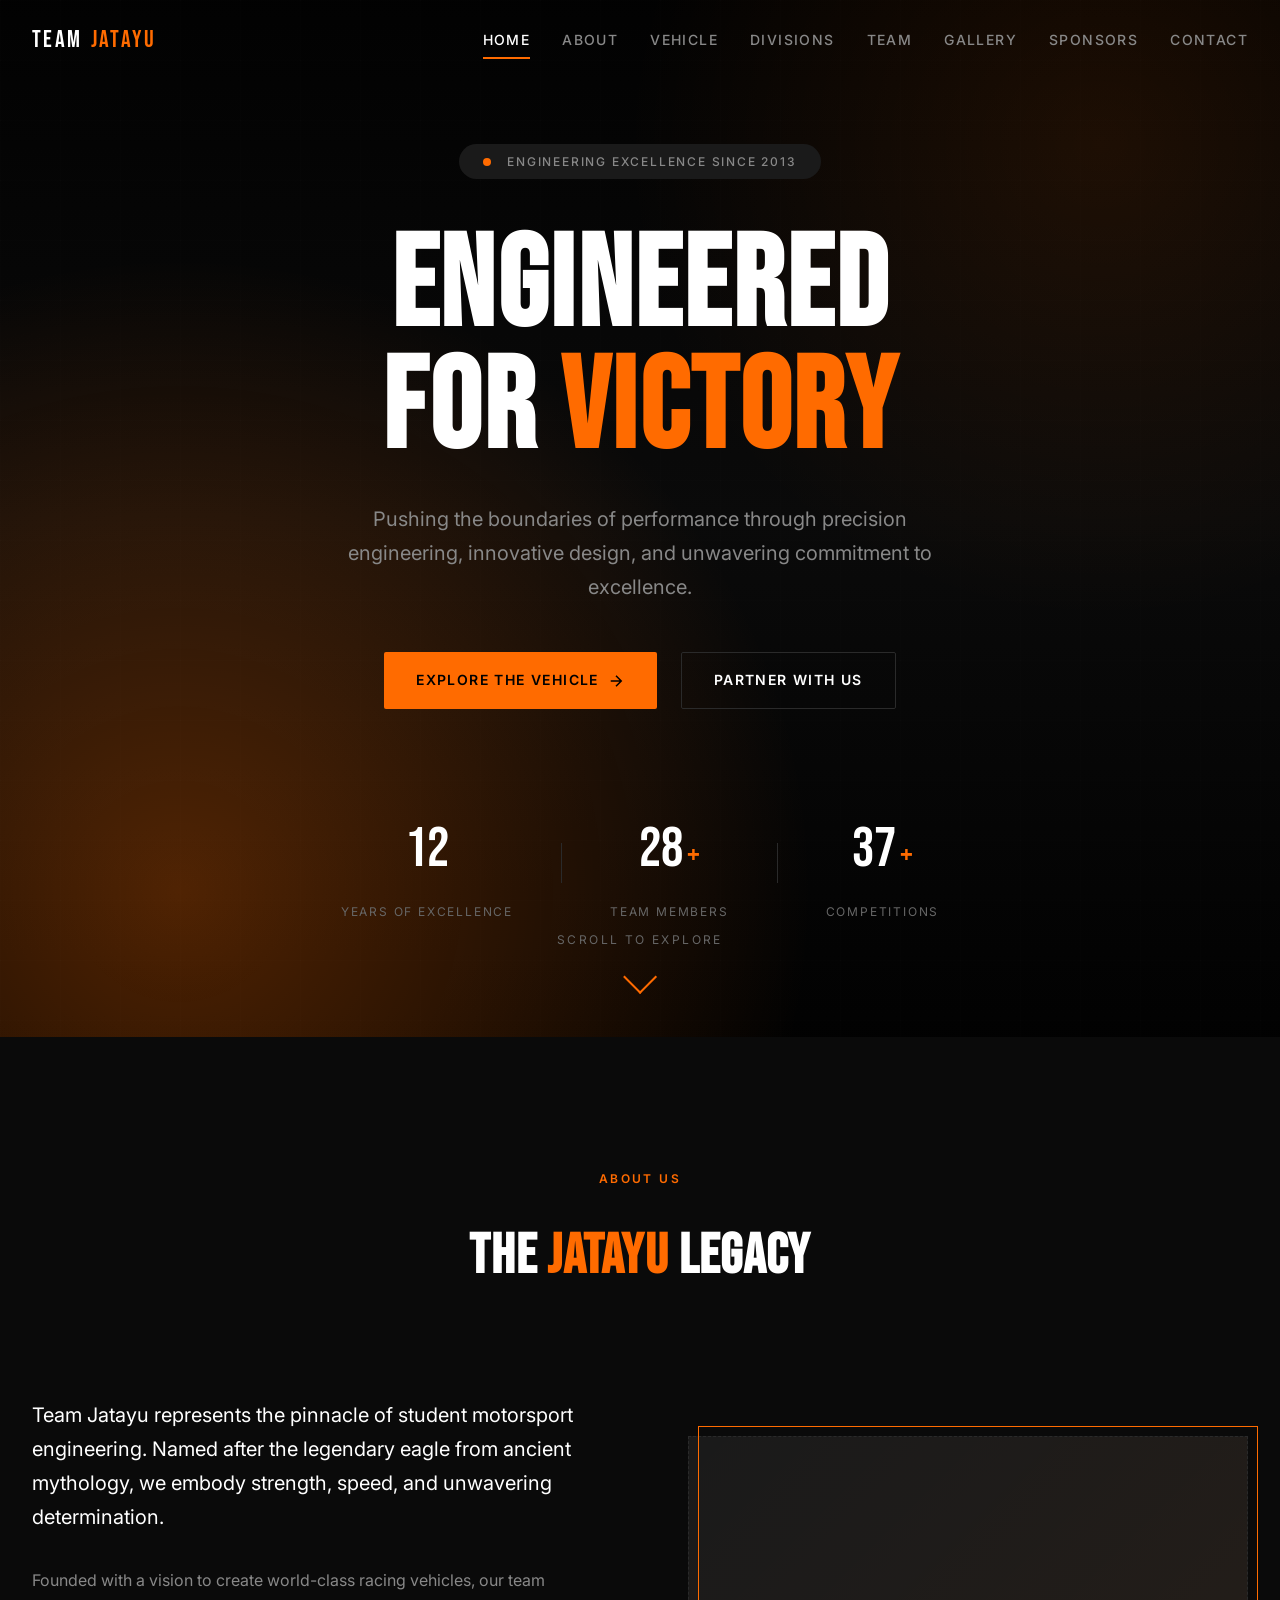
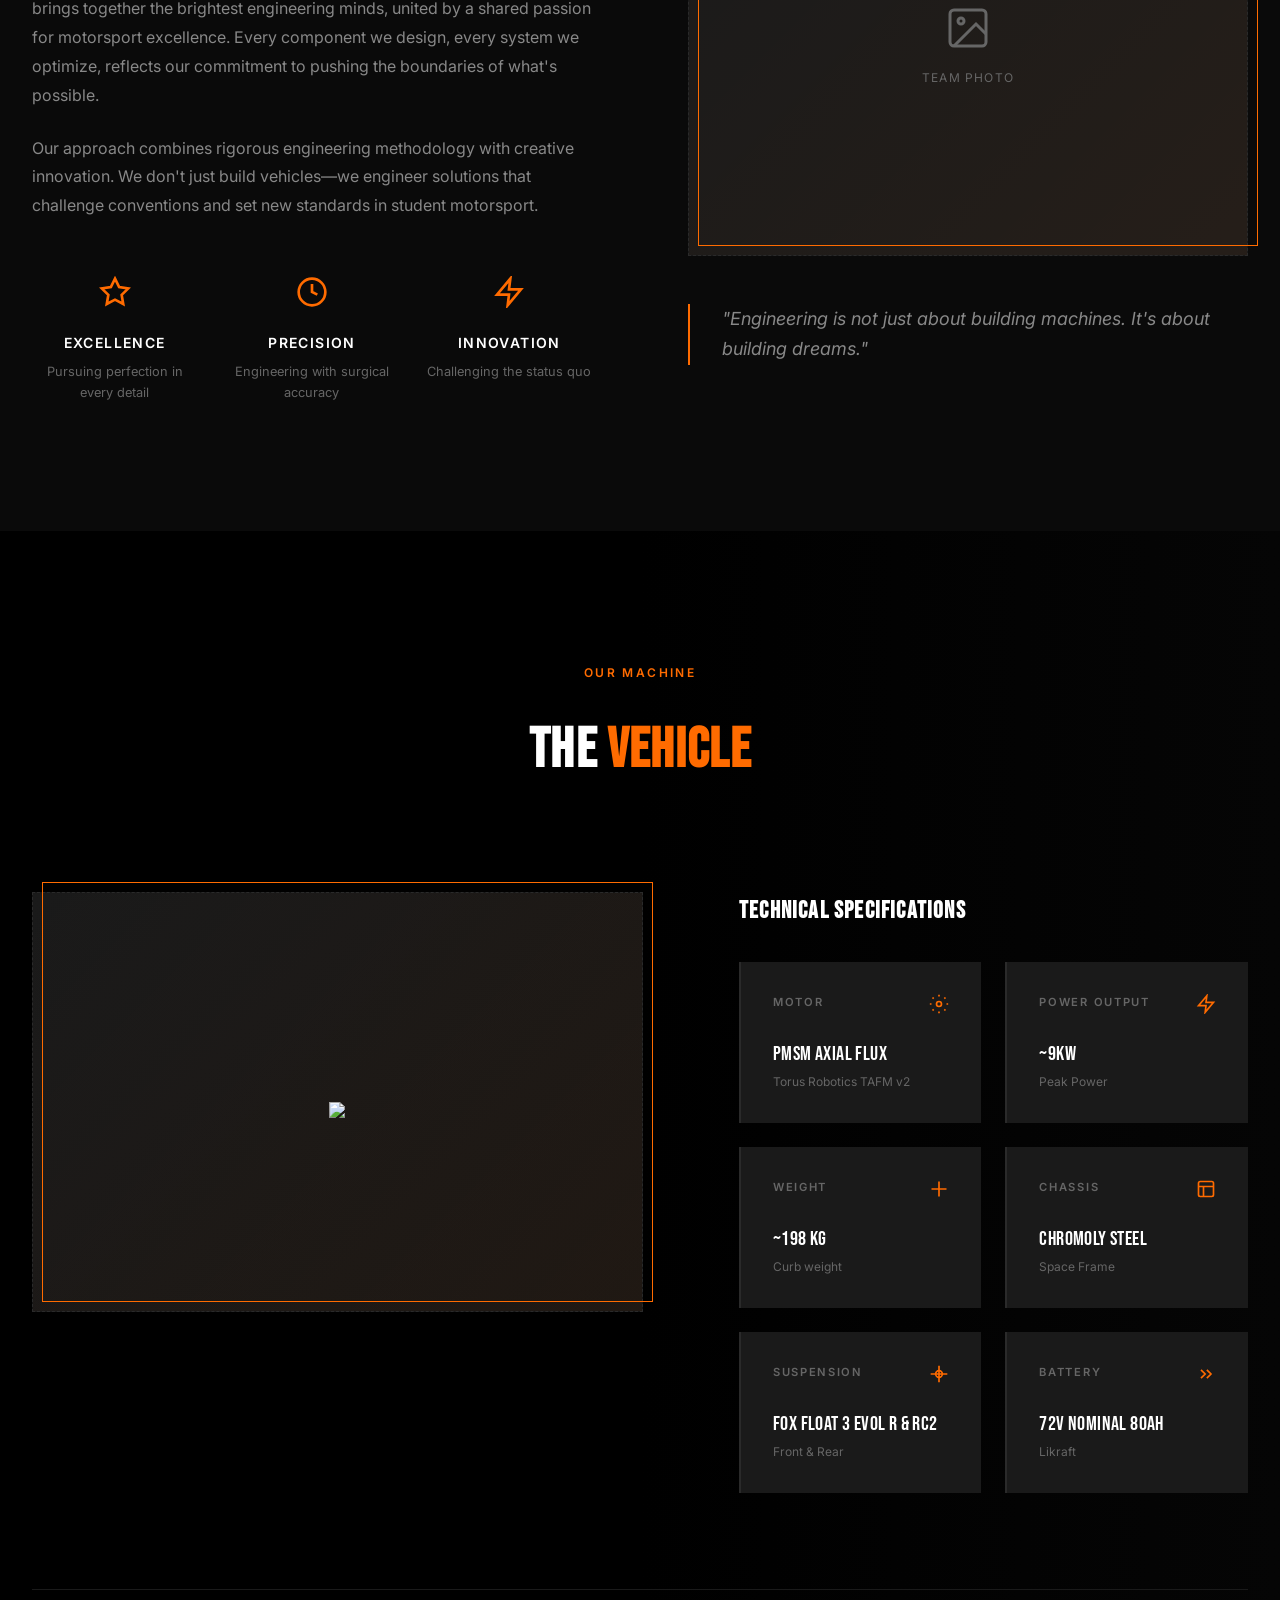
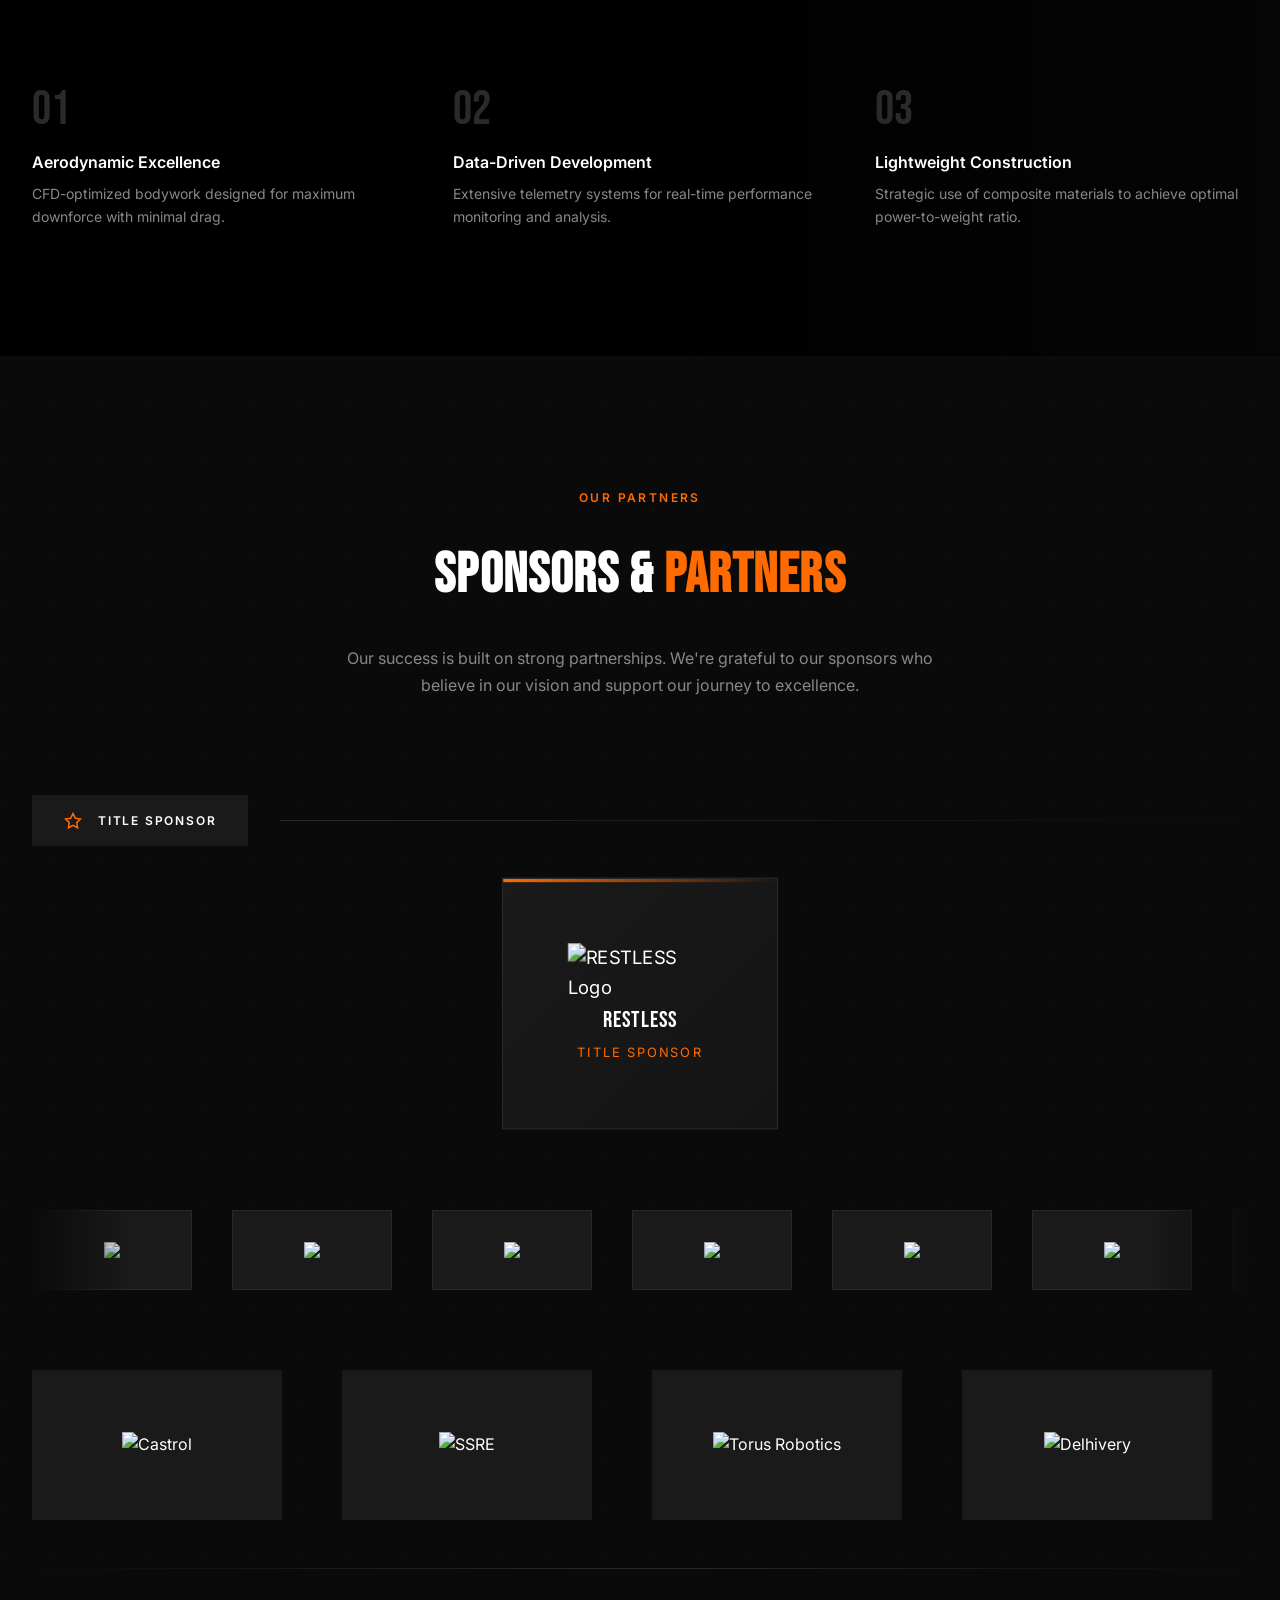
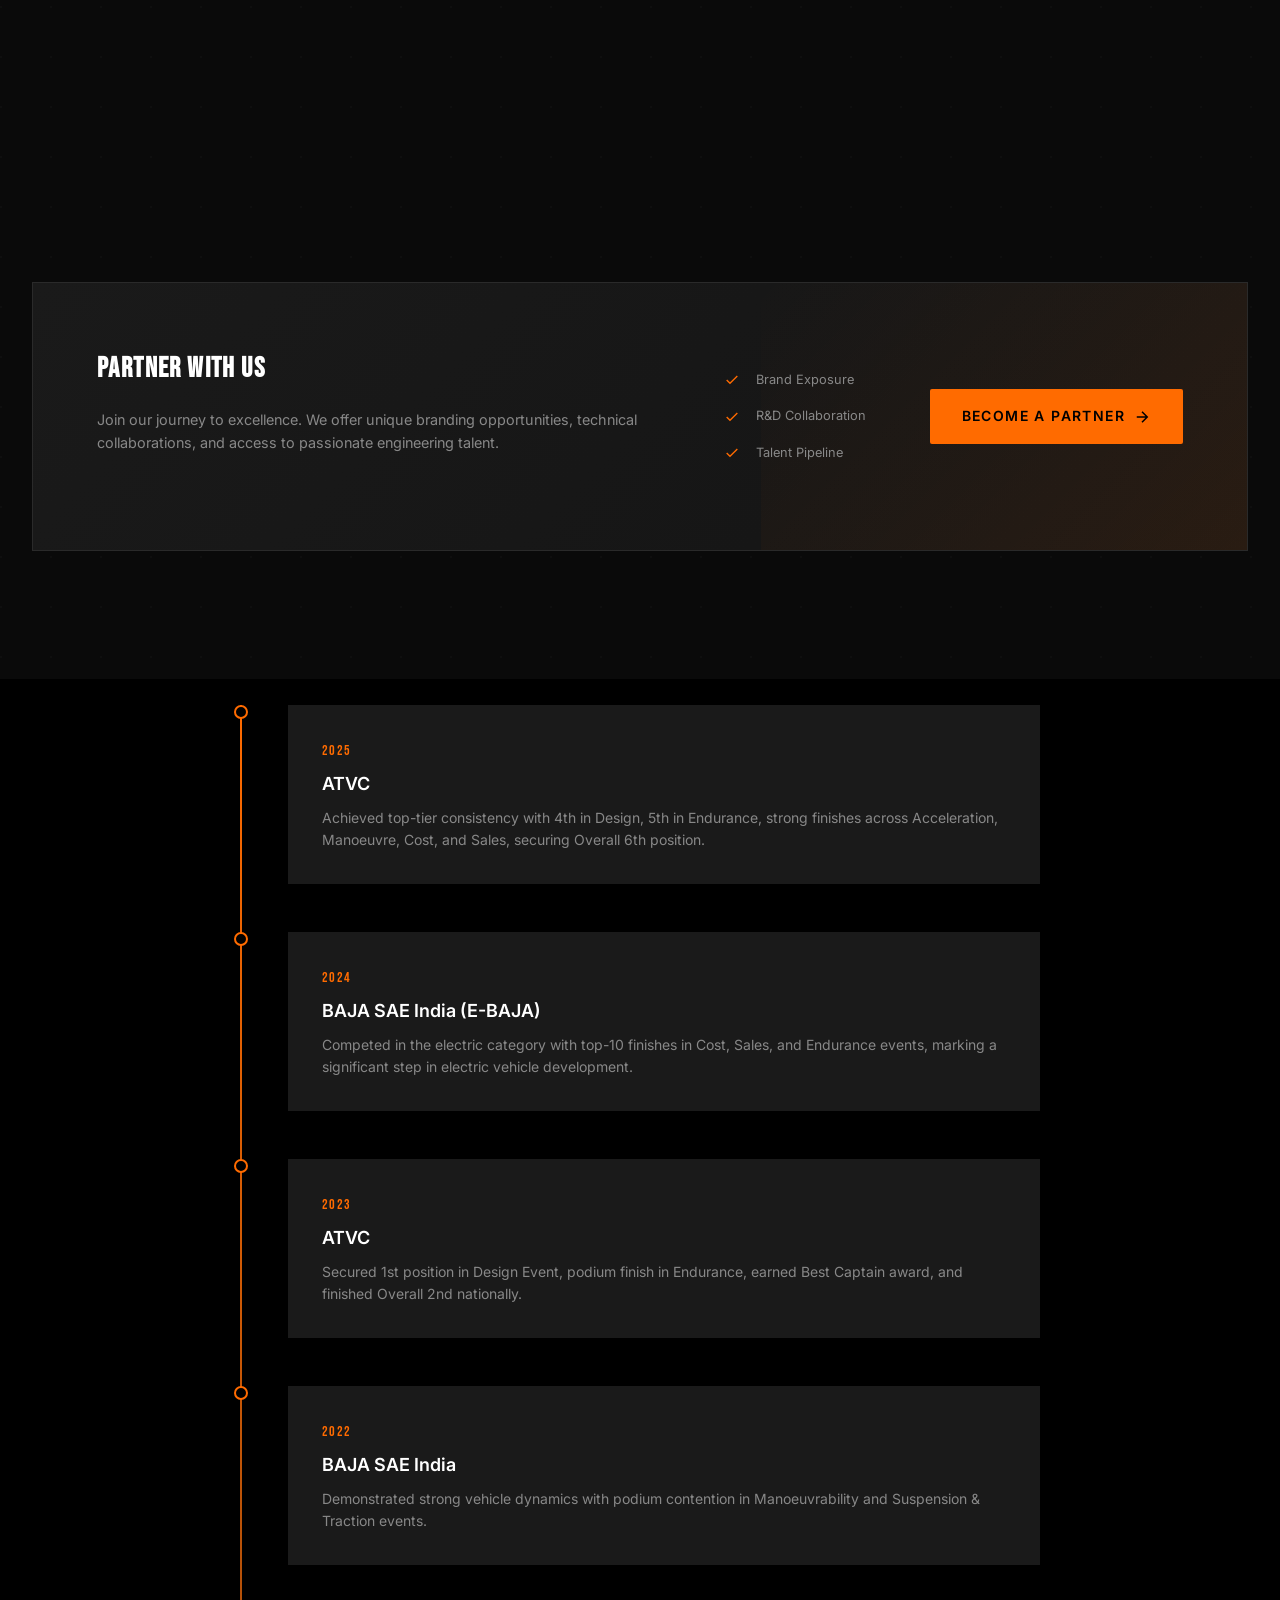
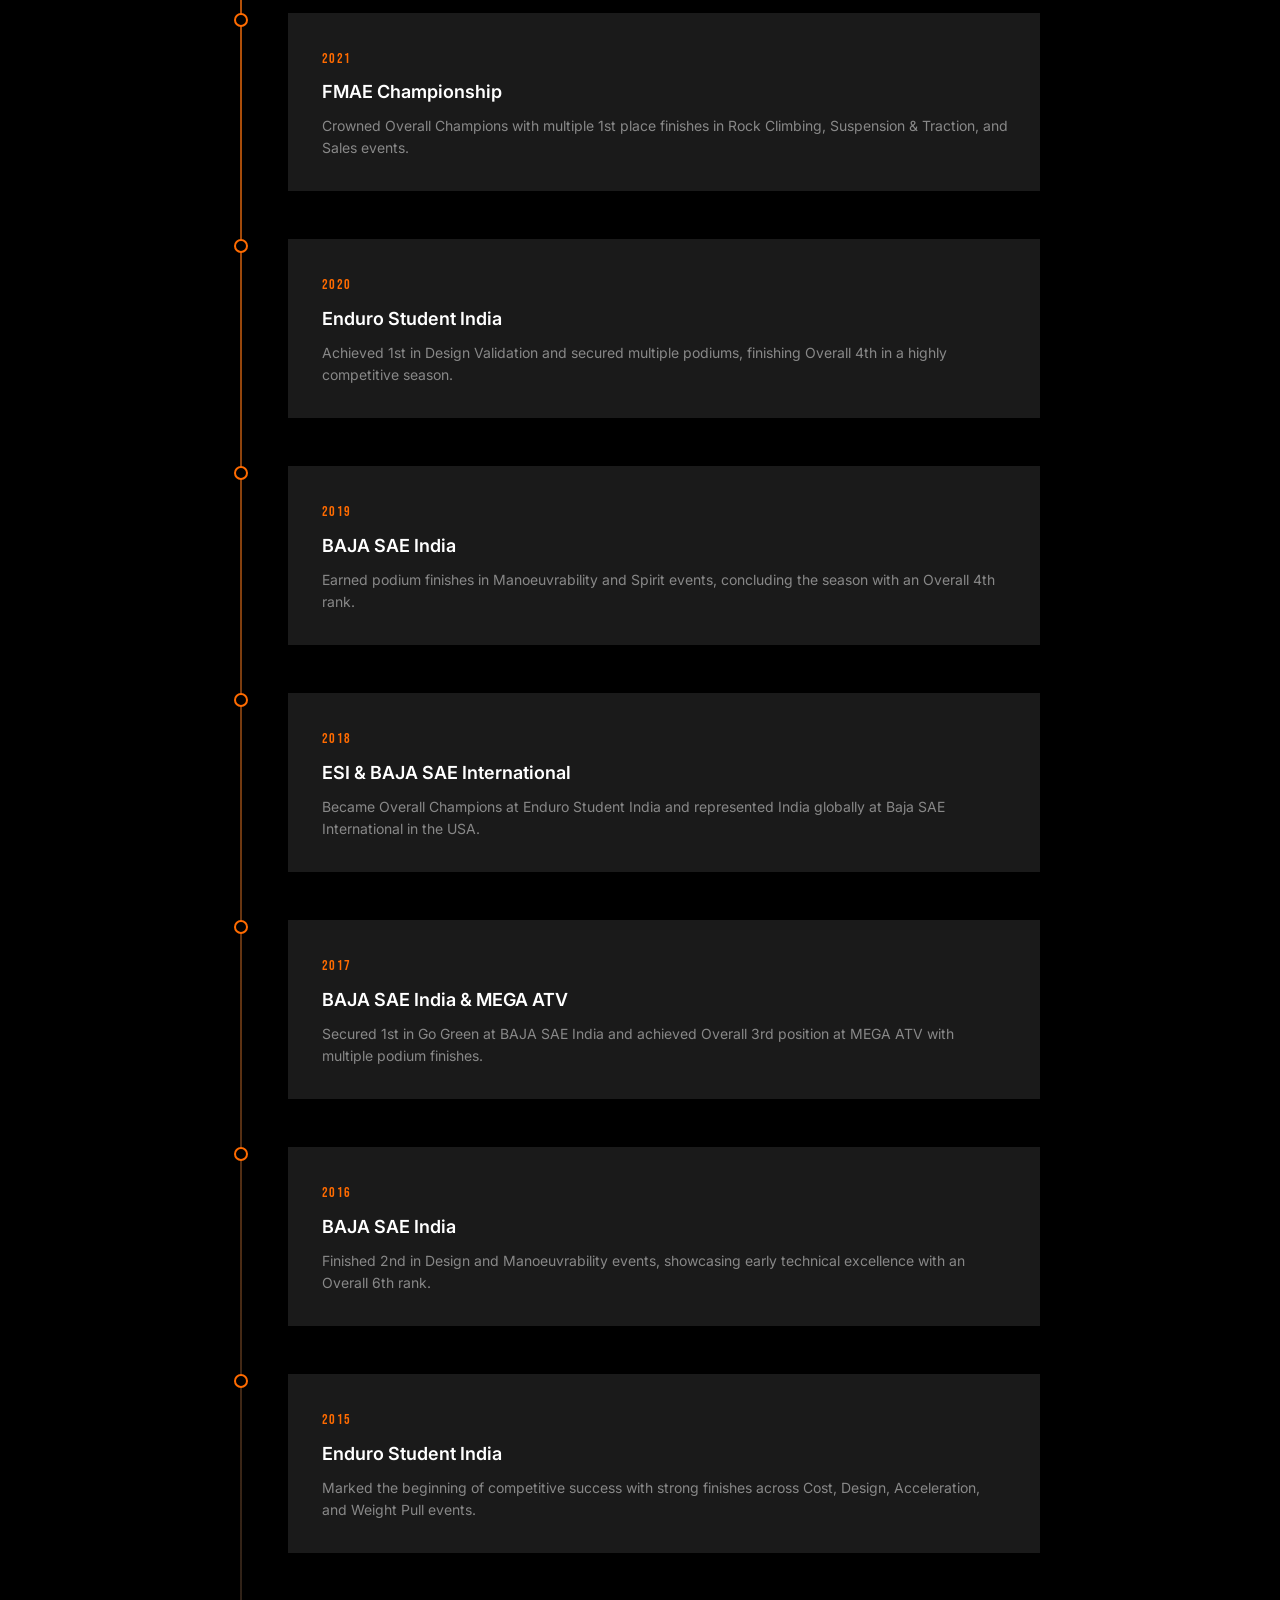
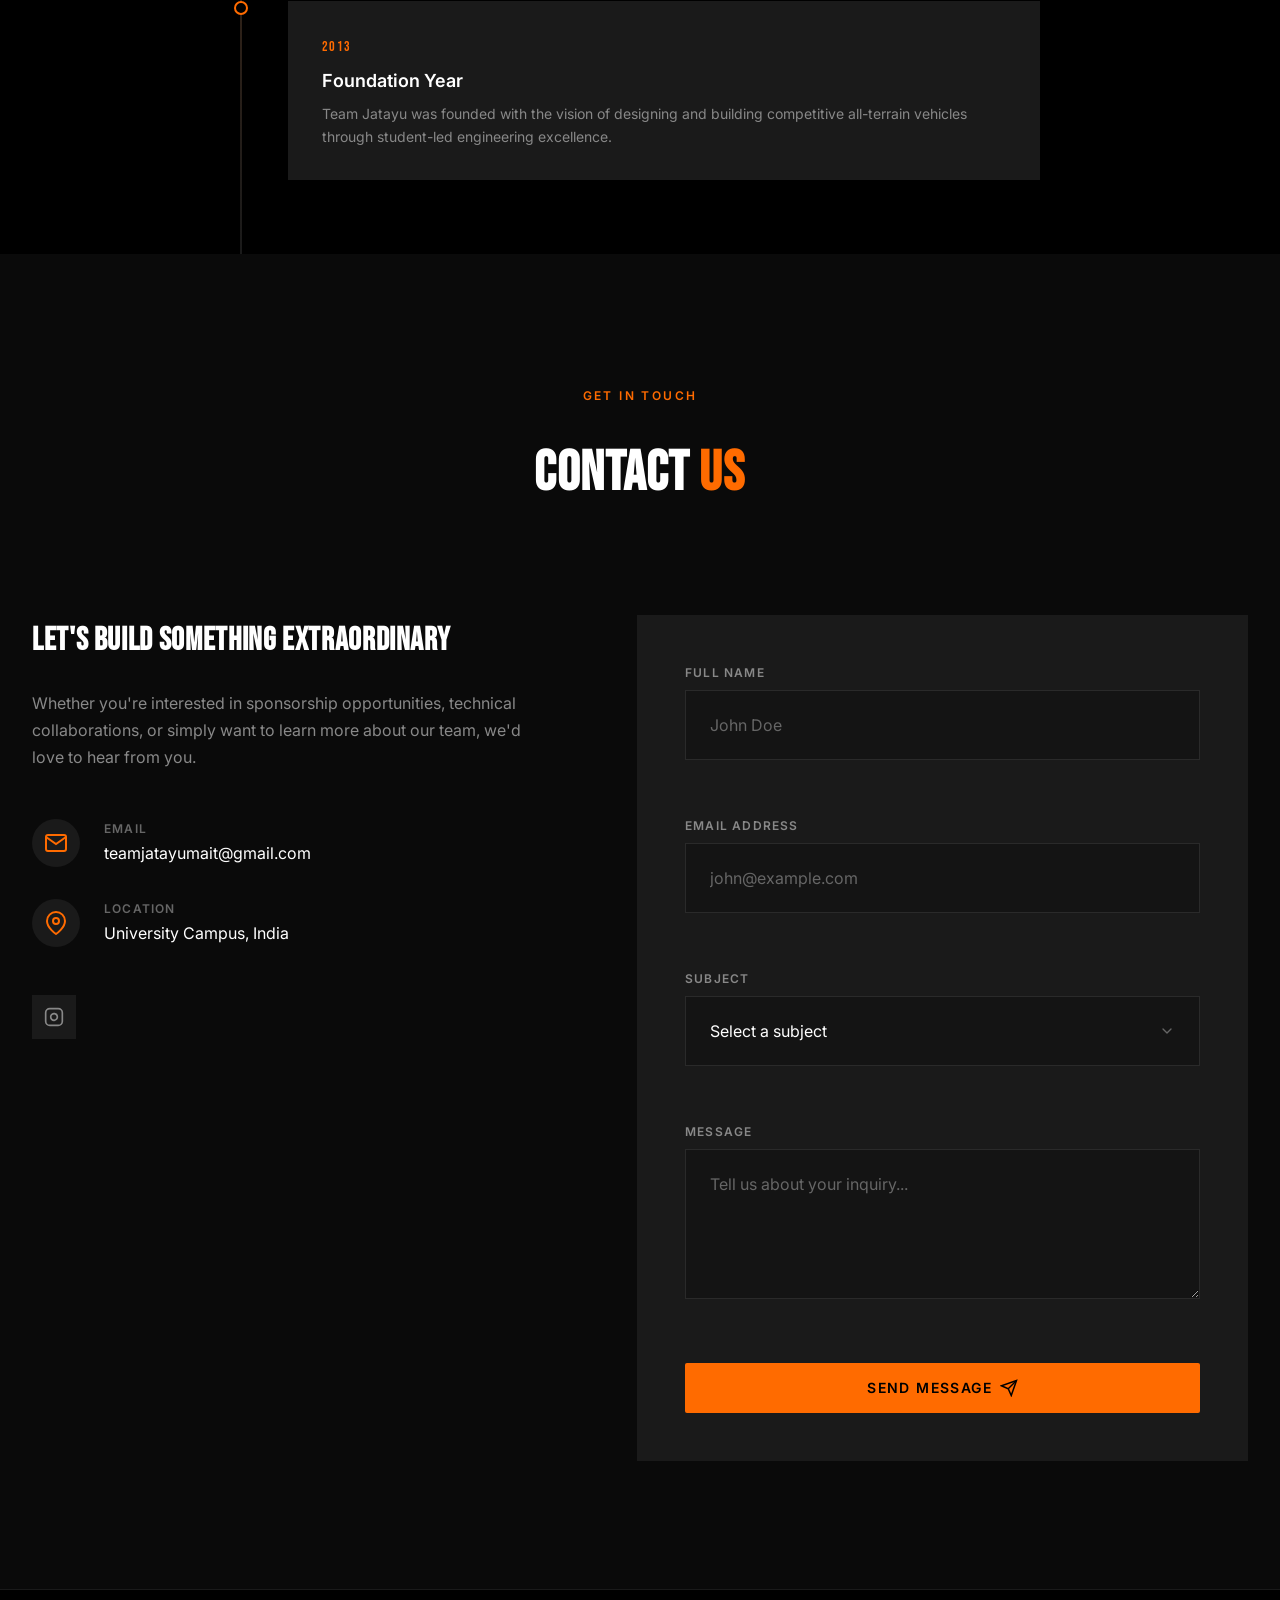
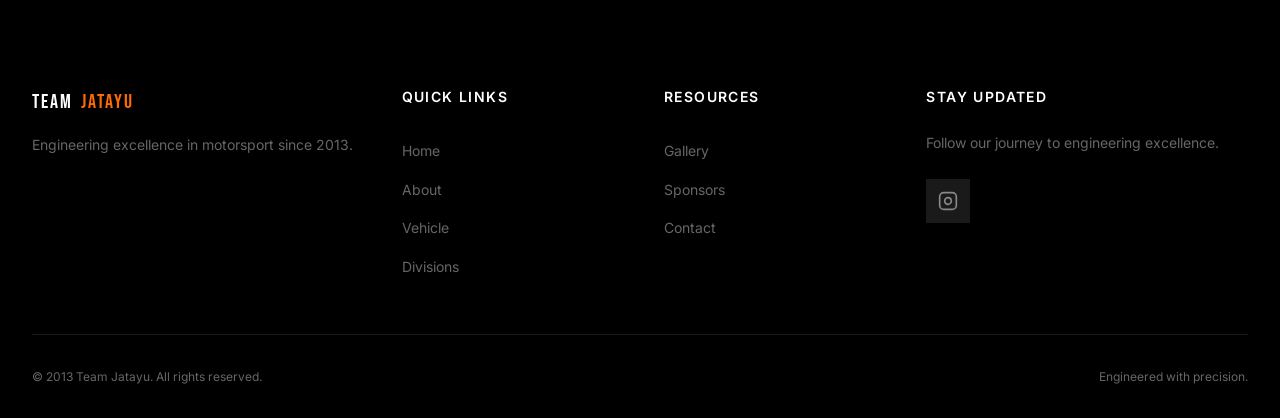
==== index.html @ 510ade2d "main files" ====
<!DOCTYPE html>
<html lang="en">
<head>
<meta charset="UTF-8">
<meta name="viewport" content="width=device-width, initial-scale=1.0">
<title>Team Jatayu | Official Website</title>
<link rel="stylesheet" href="style.css">

<link rel="icon" href="icon.png" type="image/png">
<link rel="preconnect" href="https://fonts.googleapis.com">
<link rel="preconnect" href="https://fonts.gstatic.com" crossorigin>
<link href="https://fonts.googleapis.com/css2?family=Bebas+Neue&family=Inter:wght@300;400;500;600;700;800&display=swap" rel="stylesheet">
</head>

<body>

<!-- INDEX -->
<section id="home">

    <!-- Navigation -->
    <nav class="navbar" id="navbar">
        <div class="nav-container"> 
            <a href="index.html" class="nav-logo">
                <span class="logo-text">TEAM</span>
                <span class="logo-accent">JATAYU</span>
            </a>
            <div class="nav-menu" id="nav-menu">
                <a href="team-jatayu-ONE-FILE.html" class="nav-link active">Home</a>
                <a href="#about" class="nav-link">About</a>
                <a href="#vehicle" class="nav-link">Vehicle</a>
                <a href="divisions.html" class="nav-link">Divisions</a>
                <a href="team.html" class="nav-link">Team</a>
                <a href="gallery.html" class="nav-link">Gallery</a>
                <a href="#sponsors" class="nav-link">Sponsors</a>
                <a href="#contact" class="nav-link">Contact</a>
            </div>
            <button class="nav-toggle" id="nav-toggle" aria-label="Toggle navigation">
                <span class="hamburger"></span>
            </button>
        </div>
    </nav>

    <!-- Hero Section -->
    <section class="hero" id="hero">
        <div class="hero-bg-container">
            <div class="hero-parallax-layer" data-speed="0.3"></div>
            <div class="hero-grid-overlay"></div>
        </div>
        <div class="hero-content">
            <div class="hero-badge animate-on-scroll">
                <span class="badge-dot"></span>
                Engineering Excellence Since 2013
            </div>
            <h1 class="hero-title animate-on-scroll">
                <span class="title-line">ENGINEERED</span>
                <span class="title-line">FOR <span class="text-accent">VICTORY</span></span>
            </h1>
            <p class="hero-subtitle animate-on-scroll">
                Pushing the boundaries of performance through precision engineering, 
                innovative design, and unwavering commitment to excellence.
            </p>
            <div class="hero-cta animate-on-scroll">
                <a href="#vehicle" class="btn btn-primary">
                    <span>Explore the Vehicle</span>
                    <svg class="btn-icon" viewBox="0 0 24 24" fill="none" stroke="currentColor" stroke-width="2">
                        <path d="M5 12h14M12 5l7 7-7 7"/>
                    </svg>
                </a>
                <a href="#contact" class="btn btn-secondary">
                    <span>Partner With Us</span>
                </a>
            </div>
            <div class="hero-stats animate-on-scroll">
                <div class="stat-item">
                    <span class="stat-number" data-count="13">0</span>
                    <span class="stat-label">Years of Excellence</span>
                </div>
                <div class="stat-divider"></div>
                <div class="stat-item">
                    <span class="stat-number" data-count="30">0</span>
                    <span class="stat-suffix">+</span>
                    <span class="stat-label">Team Members</span>
                </div>
                <div class="stat-divider"></div>
                <div class="stat-item">
                    <span class="stat-number" data-count="40">0</span>
                    <span class="stat-suffix">+</span>
                    <span class="stat-label">Competitions</span>
                </div>
            </div>
        </div>
        <br><Br>
        <div class="hero-scroll-indicator">
            <span>Scroll to explore</span>
            <div class="scroll-arrow"></div>
        </div>
    </section>

    <!-- About Section -->
    <section class="section about-section" id="about">
        <div class="container">
            <div class="section-header animate-on-scroll">
                <span class="section-tag">About Us</span>
                <h2 class="section-title">THE <span class="text-accent">JATAYU</span> LEGACY</h2>
            </div>
            <div class="about-grid">
                <div class="about-content animate-on-scroll">
                    <p class="about-lead">
                        Team Jatayu represents the pinnacle of student motorsport engineering. 
                        Named after the legendary eagle from ancient mythology, we embody strength, 
                        speed, and unwavering determination.
                    </p>
                    <p class="about-text">
                        Founded with a vision to create world-class racing vehicles, our team brings 
                        together the brightest engineering minds, united by a shared passion for 
                        motorsport excellence. Every component we design, every system we optimize, 
                        reflects our commitment to pushing the boundaries of what's possible.
                    </p>
                    <p class="about-text">
                        Our approach combines rigorous engineering methodology with creative innovation. 
                        We don't just build vehicles—we engineer solutions that challenge conventions 
                        and set new standards in student motorsport.
                    </p>
                    <div class="about-values">
                        <div class="value-item">
                            <div class="value-icon">
                                <svg viewBox="0 0 24 24" fill="none" stroke="currentColor" stroke-width="2">
                                    <polygon points="12 2 15.09 8.26 22 9.27 17 14.14 18.18 21.02 12 17.77 5.82 21.02 7 14.14 2 9.27 8.91 8.26 12 2"/>
                                </svg>
                            </div>
                            <h4>Excellence</h4>
                            <p>Pursuing perfection in every detail</p>
                        </div>
                        <div class="value-item">
                            <div class="value-icon">
                                <svg viewBox="0 0 24 24" fill="none" stroke="currentColor" stroke-width="2">
                                    <circle cx="12" cy="12" r="10"/>
                                    <path d="M12 6v6l4 2"/>
                                </svg>
                            </div>
                            <h4>Precision</h4>
                            <p>Engineering with surgical accuracy</p>
                        </div>
                        <div class="value-item">
                            <div class="value-icon">
                                <svg viewBox="0 0 24 24" fill="none" stroke="currentColor" stroke-width="2">
                                    <path d="M13 2L3 14h9l-1 8 10-12h-9l1-8z"/>
                                </svg>
                            </div>
                            <h4>Innovation</h4>
                            <p>Challenging the status quo</p>
                        </div>
                    </div>
                </div>
                <div class="about-visual animate-on-scroll">
                    <div class="about-image-container">
                        <div class="image-placeholder">
                            <div class="placeholder-content">
                                <svg viewBox="0 0 24 24" fill="none" stroke="currentColor" stroke-width="1.5">
                                    <rect x="3" y="3" width="18" height="18" rx="2" ry="2"/>
                                    <circle cx="8.5" cy="8.5" r="1.5"/>
                                    <polyline points="21 15 16 10 5 21"/>
                                </svg>
                                <span>Team Photo</span>
                            </div>
                        </div>
                        <div class="image-frame"></div>
                    </div>
                    <div class="about-quote">
                        <blockquote>
                            "Engineering is not just about building machines. It's about building dreams."
                        </blockquote>
                    </div>
                </div>
            </div>
        </div>
    </section>

    <!-- Vehicle Section -->
    <section class="section vehicle-section" id="vehicle">
        <div class="vehicle-bg-element"></div>
        <div class="container">
            <div class="section-header animate-on-scroll">
                <span class="section-tag">Our Machine</span>
                <h2 class="section-title">THE <span class="text-accent">VEHICLE</span></h2>
            </div>
            <div class="vehicle-showcase">
                <div class="vehicle-main animate-on-scroll">
                    <div class="vehicle-image-container">
                        <div class="vehicle-placeholder">
                            <div class="placeholder-content large">
                                <svg viewBox="0 0 24 24" fill="none" stroke="currentColor" stroke-width="1">
                                    <path d="M7 17m-2 0a2 2 0 1 0 4 0a2 2 0 1 0 -4 0"/>
                                    <path d="M17 17m-2 0a2 2 0 1 0 4 0a2 2 0 1 0 -4 0"/>
                                    <path d="M5 17h-2v-6l2-5h9l4 5h1a2 2 0 0 1 2 2v4h-2m-4 0h-6m-6 -6h15m-6 0v-5"/>
                                </svg>
                                <span><img src="snt.jpeg"></span>
                            </div>
                        </div>
                        <div class="vehicle-frame"></div>
                    </div>
                </div>
                <div class="vehicle-specs animate-on-scroll">
                    <h3 class="specs-title">Technical Specifications</h3>
                    <div class="specs-grid">
                        <div class="spec-card">
                            <div class="spec-header">
                                <span class="spec-label">Motor</span>
                                <span class="spec-icon">
                                    <svg viewBox="0 0 24 24" fill="none" stroke="currentColor" stroke-width="2">
                                        <circle cx="12" cy="12" r="3"/>
                                        <path d="M12 1v2M12 21v2M4.22 4.22l1.42 1.42M18.36 18.36l1.42 1.42M1 12h2M21 12h2M4.22 19.78l1.42-1.42M18.36 5.64l1.42-1.42"/>
                                    </svg>
                                </span>
                            </div>
                            <span class="spec-value">PMSM Axial Flux</span>
                            <span class="spec-detail">Torus Robotics TAFM v2</span>
                        </div>
                        <div class="spec-card">
                            <div class="spec-header">
                                <span class="spec-label">Power Output</span>
                                <span class="spec-icon">
                                    <svg viewBox="0 0 24 24" fill="none" stroke="currentColor" stroke-width="2">
                                        <path d="M13 2L3 14h9l-1 8 10-12h-9l1-8z"/>
                                    </svg>
                                </span>
                            </div>
                            <span class="spec-value">~9kW</span>
                            <span class="spec-detail">Peak Power</span>
                        </div>
                        <div class="spec-card">
                            <div class="spec-header">
                                <span class="spec-label">Weight</span>
                                <span class="spec-icon">
                                    <svg viewBox="0 0 24 24" fill="none" stroke="currentColor" stroke-width="2">
                                        <path d="M12 3v18M3 12h18"/>
                                    </svg>
                                </span>
                            </div>
                            <span class="spec-value">~198 kg</span>
                            <span class="spec-detail">Curb weight</span>
                        </div>
                        <div class="spec-card">
                            <div class="spec-header">
                                <span class="spec-label">Chassis</span>
                                <span class="spec-icon">
                                    <svg viewBox="0 0 24 24" fill="none" stroke="currentColor" stroke-width="2">
                                        <rect x="3" y="3" width="18" height="18" rx="2"/>
                                        <path d="M3 9h18M9 21V9"/>
                                    </svg>
                                </span>
                            </div>
                            <span class="spec-value">Chromoly Steel</span>
                            <span class="spec-detail">Space Frame</span>
                        </div>
                        <div class="spec-card">
                            <div class="spec-header">
                                <span class="spec-label">Suspension</span>
                                <span class="spec-icon">
                                    <svg viewBox="0 0 24 24" fill="none" stroke="currentColor" stroke-width="2">
                                        <path d="M12 2v20M2 12h20"/>
                                        <circle cx="12" cy="12" r="4"/>
                                    </svg>
                                </span>
                            </div>
                            <span class="spec-value">Fox Float 3 Evol R & RC2</span>
                            <span class="spec-detail">Front & Rear</span>
                        </div>
                        <div class="spec-card">
                            <div class="spec-header">
                                <span class="spec-label">Battery</span>
                                <span class="spec-icon">
                                    <svg viewBox="0 0 24 24" fill="none" stroke="currentColor" stroke-width="2">
                                        <path d="M13 17l5-5-5-5M6 17l5-5-5-5"/>
                                    </svg>
                                </span>
                            </div>
                            <span class="spec-value">72V Nominal 80Ah</span>
                            <span class="spec-detail">Likraft</span>
                        </div>
                    </div>
                </div>
            </div>
            <div class="vehicle-features animate-on-scroll">
                <div class="feature-item">
                    <div class="feature-number">01</div>
                    <h4>Aerodynamic Excellence</h4>
                    <p>CFD-optimized bodywork designed for maximum downforce with minimal drag.</p>
                </div>
                <div class="feature-item">
                    <div class="feature-number">02</div>
                    <h4>Data-Driven Development</h4>
                    <p>Extensive telemetry systems for real-time performance monitoring and analysis.</p>
                </div>
                <div class="feature-item">
                    <div class="feature-number">03</div>
                    <h4>Lightweight Construction</h4>
                    <p>Strategic use of composite materials to achieve optimal power-to-weight ratio.</p>
                </div>
            </div>
        </div>
    </section>

    <!-- Sponsors Section -->
    <section class="section sponsors-section" id="sponsors">
        <div class="sponsors-bg-pattern"></div>
        <div class="container">
            <div class="section-header animate-on-scroll">
                <span class="section-tag">Our Partners</span>
                <h2 class="section-title">SPONSORS & <span class="text-accent">PARTNERS</span></h2>
                <p class="section-description">
                    Our success is built on strong partnerships. We're grateful to our sponsors 
                    who believe in our vision and support our journey to excellence.
                </p>
            </div>
            
            <!-- Sponsors Showcase -->
            <div class="sponsors-showcase">
                <!-- Title Sponsors - Premium Display -->
                <div class="sponsor-tier title-sponsor-tier animate-on-scroll">
                    <div class="tier-header">
                        <div class="tier-badge premium">
                            <svg viewBox="0 0 24 24" fill="none" stroke="currentColor" stroke-width="2">
                                <polygon points="12 2 15.09 8.26 22 9.27 17 14.14 18.18 21.02 12 17.77 5.82 21.02 7 14.14 2 9.27 8.91 8.26 12 2"/>
                            </svg>
                            <span>Title Sponsor</span>
                        </div>
                        <div class="tier-line"></div>
                    </div>
                    <!-- Title Sponsor -->
<div class="title-sponsors-grid">
    <div class="sponsor-card-premium">
        <img src="title_sponsor_restless.png.jpeg" alt="RESTLESS Logo">
        <div class="sponsor-info">
            <span class="sponsor-name">RESTLESS</span>
            <span class="sponsor-type">Title Sponsor</span>
        </div>
    </div>
</div>

<!-- Gold Sponsors -->
<div class="gold-sponsors-wrapper">
    <div class="gold-sponsors-track">
    
    <!-- ORIGINAL SET -->
    <div class="sponsor-card-gold"><img src="kaloti.jpeg"></div>
    <div class="sponsor-card-gold"><img src="ems.jpeg"></div>
    <div class="sponsor-card-gold"><img src="mitutoyo.jpeg"></div>
    <div class="sponsor-card-gold"><img src="tms.jpeg"></div>

    <!-- EXACT DUPLICATE -->
    <div class="sponsor-card-gold"><img src="kaloti.jpeg"></div>
    <div class="sponsor-card-gold"><img src="ems.jpeg"></div>
    <div class="sponsor-card-gold"><img src="mitutoyo.jpeg"></div>
    <div class="sponsor-card-gold"><img src="tms.jpeg"></div>

</div>
</div>

<!-- Silver Sponsors -->
<div class="tech-sponsors-grid">
    <div class="sponsor-card-tech">
        <img src="Castrol Horizontal Logo CMYK (1) copy_page-0001.jpg" alt="Castrol">
    </div>
    <div class="sponsor-card-tech">
        <img src="ssre logo_page-0001.jpg" alt="SSRE">
    </div>
    <div class="sponsor-card-tech">
        <img src="torus.png" alt="Torus Robotics">
    </div>
    <div class="sponsor-card-tech">
        <img src="DLV Logo (3) copy_page-0002.jpg" alt="Delhivery">
    </div>
</div>
            </div>
            <br>
            <!-- Partnership CTA Banner -->
            <div class="sponsor-cta-banner animate-on-scroll">
                <div class="cta-bg-element"></div>
                <div class="cta-content">
                    <div class="cta-text">
                        <h3>Partner With Us</h3>
                        <p>Join our journey to excellence. We offer unique branding opportunities, technical collaborations, and access to passionate engineering talent.</p>
                    </div>
                    <div class="cta-benefits">
                        <div class="benefit-item">
                            <svg viewBox="0 0 24 24" fill="none" stroke="currentColor" stroke-width="2">
                                <polyline points="20 6 9 17 4 12"/>
                            </svg>
                            <span>Brand Exposure</span>
                        </div>
                        <div class="benefit-item">
                            <svg viewBox="0 0 24 24" fill="none" stroke="currentColor" stroke-width="2">
                                <polyline points="20 6 9 17 4 12"/>
                            </svg>
                            <span>R&D Collaboration</span>
                        </div>
                        <div class="benefit-item">
                            <svg viewBox="0 0 24 24" fill="none" stroke="currentColor" stroke-width="2">
                                <polyline points="20 6 9 17 4 12"/>
                            </svg>
                            <span>Talent Pipeline</span>
                        </div>
                    </div>
                    <a href="#contact" class="btn btn-primary btn-cta">
                        <span>Become a Partner</span>
                        <svg viewBox="0 0 24 24" fill="none" stroke="currentColor" stroke-width="2" class="btn-icon">
                            <path d="M5 12h14M12 5l7 7-7 7"/>
                        </svg>
                    </a>
                </div>
            </div>
        </div>
    </section>
    <br>

    <div class="timeline">

    <div class="timeline-item animate-on-scroll" data-year="2025">
        <div class="timeline-marker"></div>
        <div class="timeline-content">
            <span class="timeline-year">2025</span>
            <h4>ATVC</h4>
            <p>
                Achieved top-tier consistency with 4th in Design, 5th in Endurance, strong finishes across Acceleration, Manoeuvre, Cost, and Sales, securing Overall 6th position.
            </p>
        </div>
    </div>

    <div class="timeline-item animate-on-scroll" data-year="2024">
        <div class="timeline-marker"></div>
        <div class="timeline-content">
            <span class="timeline-year">2024</span>
            <h4>BAJA SAE India (E-BAJA)</h4>
            <p>
                Competed in the electric category with top-10 finishes in Cost, Sales, and Endurance events, marking a significant step in electric vehicle development.
            </p>
        </div>
    </div>

    <div class="timeline-item animate-on-scroll" data-year="2023">
        <div class="timeline-marker"></div>
        <div class="timeline-content">
            <span class="timeline-year">2023</span>
            <h4>ATVC</h4>
            <p>
                Secured 1st position in Design Event, podium finish in Endurance, earned Best Captain award, and finished Overall 2nd nationally.
            </p>
        </div>
    </div>

    <div class="timeline-item animate-on-scroll" data-year="2022">
        <div class="timeline-marker"></div>
        <div class="timeline-content">
            <span class="timeline-year">2022</span>
            <h4>BAJA SAE India</h4>
            <p>
                Demonstrated strong vehicle dynamics with podium contention in Manoeuvrability and Suspension & Traction events.
            </p>
        </div>
    </div>

    <div class="timeline-item animate-on-scroll" data-year="2021">
        <div class="timeline-marker"></div>
        <div class="timeline-content">
            <span class="timeline-year">2021</span>
            <h4>FMAE Championship</h4>
            <p>
                Crowned Overall Champions with multiple 1st place finishes in Rock Climbing, Suspension & Traction, and Sales events.
            </p>
        </div>
    </div>

    <div class="timeline-item animate-on-scroll" data-year="2020">
        <div class="timeline-marker"></div>
        <div class="timeline-content">
            <span class="timeline-year">2020</span>
            <h4>Enduro Student India</h4>
            <p>
                Achieved 1st in Design Validation and secured multiple podiums, finishing Overall 4th in a highly competitive season.
            </p>
        </div>
    </div>

    <div class="timeline-item animate-on-scroll" data-year="2019">
        <div class="timeline-marker"></div>
        <div class="timeline-content">
            <span class="timeline-year">2019</span>
            <h4>BAJA SAE India</h4>
            <p>
                Earned podium finishes in Manoeuvrability and Spirit events, concluding the season with an Overall 4th rank.
            </p>
        </div>
    </div>

    <div class="timeline-item animate-on-scroll" data-year="2018">
        <div class="timeline-marker"></div>
        <div class="timeline-content">
            <span class="timeline-year">2018</span>
            <h4>ESI & BAJA SAE International</h4>
            <p>
                Became Overall Champions at Enduro Student India and represented India globally at Baja SAE International in the USA.
            </p>
        </div>
    </div>

    <div class="timeline-item animate-on-scroll" data-year="2017">
        <div class="timeline-marker"></div>
        <div class="timeline-content">
            <span class="timeline-year">2017</span>
            <h4>BAJA SAE India & MEGA ATV</h4>
            <p>
                Secured 1st in Go Green at BAJA SAE India and achieved Overall 3rd position at MEGA ATV with multiple podium finishes.
            </p>
        </div>
    </div>

    <div class="timeline-item animate-on-scroll" data-year="2016">
        <div class="timeline-marker"></div>
        <div class="timeline-content">
            <span class="timeline-year">2016</span>
            <h4>BAJA SAE India</h4>
            <p>
                Finished 2nd in Design and Manoeuvrability events, showcasing early technical excellence with an Overall 6th rank.
            </p>
        </div>
    </div>

    <div class="timeline-item animate-on-scroll" data-year="2015">
        <div class="timeline-marker"></div>
        <div class="timeline-content">
            <span class="timeline-year">2015</span>
            <h4>Enduro Student India</h4>
            <p>
                Marked the beginning of competitive success with strong finishes across Cost, Design, Acceleration, and Weight Pull events.
            </p>
        </div>
    </div>

    <div class="timeline-item animate-on-scroll" data-year="2013">
    <div class="timeline-marker"></div>
    <div class="timeline-content">
        <span class="timeline-year">2013</span>
        <h4>Foundation Year</h4>
        <p>
            Team Jatayu was founded with the vision of designing and building competitive all-terrain vehicles through student-led engineering excellence.
        </p>
    </div>
</div>


    <br>

</div>


    <!-- Contact Section -->
    <section class="section contact-section" id="contact">
        <div class="container">
            <div class="section-header animate-on-scroll">
                <span class="section-tag">Get In Touch</span>
                <h2 class="section-title">CONTACT <span class="text-accent">US</span></h2>
            </div>
            <div class="contact-grid">
                <div class="contact-info animate-on-scroll">
                    <h3>Let's Build Something Extraordinary</h3>
                    <p>
                        Whether you're interested in sponsorship opportunities, technical collaborations, 
                        or simply want to learn more about our team, we'd love to hear from you.
                    </p>
                    <div class="contact-details">
                        <div class="contact-item">
                            <div class="contact-icon">
                                <svg viewBox="0 0 24 24" fill="none" stroke="currentColor" stroke-width="2">
                                    <path d="M4 4h16c1.1 0 2 .9 2 2v12c0 1.1-.9 2-2 2H4c-1.1 0-2-.9-2-2V6c0-1.1.9-2 2-2z"/>
                                    <polyline points="22,6 12,13 2,6"/>
                                </svg>
                            </div>
                            <div class="contact-text">
                                <span class="label">Email</span>
                                <a href="mailto:teamjatayumait@gmail.com">teamjatayumait@gmail.com</a>
                            </div>
                        </div>
                        <div class="contact-item">
                            <div class="contact-icon">
                                <svg viewBox="0 0 24 24" fill="none" stroke="currentColor" stroke-width="2">
                                    <path d="M21 10c0 7-9 13-9 13s-9-6-9-13a9 9 0 0 1 18 0z"/>
                                    <circle cx="12" cy="10" r="3"/>
                                </svg>
                            </div>
                            <div class="contact-text">
                                <span class="label">Location</span>
                                <span>University Campus, India</span>
                            </div>
                        </div>
                    </div>
                    <div class="social-links">
                        <a href="https://www.instagram.com/teamjatayu/" target="_blank" class="social-link" aria-label="Instagram">
                            <svg viewBox="0 0 24 24" fill="none" stroke="currentColor" stroke-width="2">
                                <rect x="2" y="2" width="20" height="20" rx="5" ry="5"/>
                                <path d="M16 11.37A4 4 0 1 1 12.63 8 4 4 0 0 1 16 11.37z"/>
                                <line x1="17.5" y1="6.5" x2="17.51" y2="6.5"/>
                            </svg>
                        </a>
                    </div>
                </div>
                <div class="contact-form-container animate-on-scroll">
                    <form class="contact-form" id="contact-form">
                        <div class="form-group">
                            <label for="name">Full Name</label>
                            <input type="text" id="name" name="name" required placeholder="John Doe">
                            <span class="error-message" id="name-error"></span>
                        </div>
                        <div class="form-group">
                            <label for="email">Email Address</label>
                            <input type="email" id="email" name="email" required placeholder="john@example.com">
                            <span class="error-message" id="email-error"></span>
                        </div>
                        <div class="form-group">
                            <label for="subject">Subject</label>
                            <select id="subject" name="subject" required>
                                <option value="">Select a subject</option>
                                <option value="sponsorship">Sponsorship Inquiry</option>
                                <option value="partnership">Technical Partnership</option>
                                <option value="media">Media Inquiry</option>
                                <option value="recruitment">Join the Team</option>
                                <option value="other">Other</option>
                            </select>
                            <span class="error-message" id="subject-error"></span>
                        </div>
                        <div class="form-group">
                            <label for="message">Message</label>
                            <textarea id="message" name="message" rows="5" required placeholder="Tell us about your inquiry..."></textarea>
                            <span class="error-message" id="message-error"></span>
                        </div>
                        <button type="submit" class="btn btn-primary btn-full">
                            <span>Send Message</span>
                            <svg class="btn-icon" viewBox="0 0 24 24" fill="none" stroke="currentColor" stroke-width="2">
                                <line x1="22" y1="2" x2="11" y2="13"/>
                                <polygon points="22 2 15 22 11 13 2 9 22 2"/>
                            </svg>
                        </button>
                    </form>
                    <div class="form-success" id="form-success">
                        <svg viewBox="0 0 24 24" fill="none" stroke="currentColor" stroke-width="2">
                            <path d="M22 11.08V12a10 10 0 1 1-5.93-9.14"/>
                            <polyline points="22 4 12 14.01 9 11.01"/>
                        </svg>
                        <h4>Message Sent!</h4>
                        <p>Thank you for reaching out. We'll get back to you soon.</p>
                    </div>
                </div>
            </div>
        </div>
    </section>

    <!-- Footer -->
    <footer class="footer">
        <div class="container">
            <div class="footer-grid">
                <div class="footer-brand">
                    <a href="index.html" class="footer-logo">
                        <span class="logo-text">TEAM</span>
                        <span class="logo-accent">JATAYU</span>
                    </a>
                    <p>Engineering excellence in motorsport since 2013.</p>
                </div>
                <div class="footer-links">
                    <h4>Quick Links</h4>
                    <a href="team-jatayu-ONE-FILE.html">Home</a>
                    <a href="#about">About</a>
                    <a href="#vehicle">Vehicle</a>
                    <a href="divisions.html">Divisions</a>
                </div>
                <div class="footer-links">
                    <h4>Resources</h4>
                    <a href="gallery.html">Gallery</a>
                    <a href="#sponsors">Sponsors</a>
                    <a href="#contact">Contact</a>
                </div>
                <div class="footer-newsletter">
                    <h4>Stay Updated</h4>
                    <p>Follow our journey to engineering excellence.</p>
                    <div class="social-links">
                        <a href="" class="social-link" aria-label="Instagram">
                            <svg viewBox="0 0 24 24" fill="none" stroke="currentColor" stroke-width="2">
                                <rect x="2" y="2" width="20" height="20" rx="5" ry="5"/>
                                <path d="M16 11.37A4 4 0 1 1 12.63 8 4 4 0 0 1 16 11.37z"/>
                                <line x1="17.5" y1="6.5" x2="17.51" y2="6.5"/>
                            </svg>
                        </a>
                    </div>
                </div>
            </div>
            <div class="footer-bottom">
                <p>&copy; 2013 Team Jatayu. All rights reserved.</p>
                <p>Engineered with precision.</p>
            </div>
        </div>
    </footer>

    <script src="js/main.js"></script>

</section>

<script>
/* ========================================
   Team Jatayu - Main JavaScript
   ======================================== */

(function() {
    'use strict';

    /* ========================================
       DOM Elements
       ======================================== */
    const navbar = document.getElementById('navbar');
    const navToggle = document.getElementById('nav-toggle');
    const navMenu = document.getElementById('nav-menu');
    const contactForm = document.getElementById('contact-form');
    const formSuccess = document.getElementById('form-success');
    const filterBtns = document.querySelectorAll('.filter-btn');
    const galleryItems = document.querySelectorAll('.gallery-item');
    const animatedElements = document.querySelectorAll('.animate-on-scroll');
    const parallaxLayers = document.querySelectorAll('.hero-parallax-layer');
    const statNumbers = document.querySelectorAll('.stat-number[data-count]');

    /* ========================================
       Navigation
       ======================================== */
    
    // Scroll handler for navbar
    let lastScroll = 0;
    
    function handleNavbarScroll() {
        const currentScroll = window.pageYOffset;
        
        if (currentScroll > 100) {
            navbar.classList.add('scrolled');
        } else {
            navbar.classList.remove('scrolled');
        }
        
        lastScroll = currentScroll;
    }

    // Mobile navigation toggle
    function toggleMobileNav() {
        navToggle.classList.toggle('active');
        navMenu.classList.toggle('active');
        document.body.style.overflow = navMenu.classList.contains('active') ? 'hidden' : '';
    }

    // Close mobile nav on link click
    function closeMobileNav() {
        navToggle.classList.remove('active');
        navMenu.classList.remove('active');
        document.body.style.overflow = '';
    }

    if (navToggle) {
        navToggle.addEventListener('click', toggleMobileNav);
    }

    if (navMenu) {
        navMenu.querySelectorAll('.nav-link').forEach(link => {
            link.addEventListener('click', closeMobileNav);
        });
    }

    /* ========================================
       Scroll Animations
       ======================================== */
    
    const observerOptions = {
        root: null,
        rootMargin: '0px 0px -100px 0px',
        threshold: 0.1
    };

    const observerCallback = (entries, observer) => {
        entries.forEach((entry, index) => {
            if (entry.isIntersecting) {
                // Add staggered delay based on index within viewport
                setTimeout(() => {
                    entry.target.classList.add('visible');
                }, index * 50);
                observer.unobserve(entry.target);
            }
        });
    };

    const scrollObserver = new IntersectionObserver(observerCallback, observerOptions);

    animatedElements.forEach(el => {
        scrollObserver.observe(el);
    });

    /* ========================================
       Parallax Effect
       ======================================== */
    
    function handleParallax() {
        const scrolled = window.pageYOffset;
        
        parallaxLayers.forEach(layer => {
            const speed = parseFloat(layer.dataset.speed) || 0.5;
            const yPos = -(scrolled * speed);
            layer.style.transform = `translate3d(0, ${yPos}px, 0)`;
        });
    }

    /* ========================================
       Counter Animation
       ======================================== */
    
    function animateCounter(element) {
        const target = parseInt(element.dataset.count, 10);
        const duration = 2000;
        const step = target / (duration / 16);
        let current = 0;

        function update() {
            current += step;
            if (current < target) {
                element.textContent = Math.floor(current);
                requestAnimationFrame(update);
            } else {
                element.textContent = target;
            }
        }

        update();
    }

    // Observer for counter animations
    const counterObserver = new IntersectionObserver((entries) => {
        entries.forEach(entry => {
            if (entry.isIntersecting) {
                animateCounter(entry.target);
                counterObserver.unobserve(entry.target);
            }
        });
    }, { threshold: 0.5 });

    statNumbers.forEach(num => {
        counterObserver.observe(num);
    });

    /* ========================================
       Smooth Scroll
       ======================================== */
    
    document.querySelectorAll('a[href^="#"]').forEach(anchor => {
        anchor.addEventListener('click', function(e) {
            const targetId = this.getAttribute('href');
            if (targetId === '#') return;
            
            const targetElement = document.querySelector(targetId);
            if (targetElement) {
                e.preventDefault();
                const navHeight = navbar ? navbar.offsetHeight : 0;
                const targetPosition = targetElement.offsetTop - navHeight;
                
                window.scrollTo({
                    top: targetPosition,
                    behavior: 'smooth'
                });
            }
        });
    });

    /* ========================================
       Contact Form Validation
       ======================================== */
    
    function validateEmail(email) {
        const re = /^[^\s@]+@[^\s@]+\.[^\s@]+$/;
        return re.test(email);
    }

    function showError(inputId, message) {
        const errorEl = document.getElementById(`${inputId}-error`);
        if (errorEl) {
            errorEl.textContent = message;
        }
    }

    function clearError(inputId) {
        const errorEl = document.getElementById(`${inputId}-error`);
        if (errorEl) {
            errorEl.textContent = '';
        }
    }

    function validateForm() {
        let isValid = true;
        
        // Name validation
        const name = document.getElementById('name');
        if (name && name.value.trim().length < 2) {
            showError('name', 'Please enter your full name');
            isValid = false;
        } else {
            clearError('name');
        }

        // Email validation
        const email = document.getElementById('email');
        if (email && !validateEmail(email.value)) {
            showError('email', 'Please enter a valid email address');
            isValid = false;
        } else {
            clearError('email');
        }

        // Subject validation
        const subject = document.getElementById('subject');
        if (subject && !subject.value) {
            showError('subject', 'Please select a subject');
            isValid = false;
        } else {
            clearError('subject');
        }

        // Message validation
        const message = document.getElementById('message');
        if (message && message.value.trim().length < 10) {
            showError('message', 'Please enter a message (minimum 10 characters)');
            isValid = false;
        } else {
            clearError('message');
        }

        return isValid;
    }

    if (contactForm) {
        contactForm.addEventListener('submit', function(e) {
            e.preventDefault();
            
            if (validateForm()) {
                // Simulate form submission
                const submitBtn = contactForm.querySelector('button[type="submit"]');
                const originalText = submitBtn.innerHTML;
                submitBtn.innerHTML = '<span>Sending...</span>';
                submitBtn.disabled = true;

                setTimeout(() => {
                    contactForm.style.display = 'none';
                    if (formSuccess) {
                        formSuccess.classList.add('active');
                    }
                }, 1500);
            }
        });

        // Real-time validation
        contactForm.querySelectorAll('input, select, textarea').forEach(input => {
            input.addEventListener('blur', function() {
                validateForm();
            });
        });
    }

    /* ========================================
       Gallery Filtering
       ======================================== */
    
    function filterGallery(category) {
        galleryItems.forEach(item => {
            const itemCategory = item.dataset.category;
            
            if (category === 'all' || itemCategory === category) {
                item.style.display = 'block';
                setTimeout(() => {
                    item.style.opacity = '1';
                    item.style.transform = 'scale(1)';
                }, 50);
            } else {
                item.style.opacity = '0';
                item.style.transform = 'scale(0.8)';
                setTimeout(() => {
                    item.style.display = 'none';
                }, 300);
            }
        });
    }

    /* ========================================
       Team Page - Division Filtering
       ======================================== */
    
    const divisionBlocks = document.querySelectorAll('.division-team-block');
    const memberCards = document.querySelectorAll('.member-card');
    
    function filterTeamMembers(division) {
        if (division === 'all') {
            // Show all division blocks and members
            divisionBlocks.forEach(block => {
                block.style.display = 'block';
                setTimeout(() => {
                    block.style.opacity = '1';
                }, 50);
            });
            memberCards.forEach(card => {
                card.classList.remove('hidden');
            });
        } else {
            // Filter by division
            divisionBlocks.forEach(block => {
                const blockDivision = block.dataset.division;
                if (blockDivision === division) {
                    block.style.display = 'block';
                    setTimeout(() => {
                        block.style.opacity = '1';
                    }, 50);
                } else {
                    block.style.opacity = '0';
                    setTimeout(() => {
                        block.style.display = 'none';
                    }, 300);
                }
            });
        }
    }

    filterBtns.forEach(btn => {
        btn.addEventListener('click', function() {
            filterBtns.forEach(b => b.classList.remove('active'));
            this.classList.add('active');
            
            const filter = this.dataset.filter;
            
            // Check if we're on gallery or team page
            if (galleryItems.length > 0) {
                filterGallery(filter);
            } else if (divisionBlocks.length > 0) {
                filterTeamMembers(filter);
            }
        });
    });

    /* ========================================
       Hover Effects
       ======================================== */
    
    // Magnetic button effect
    document.querySelectorAll('.btn-primary').forEach(btn => {
        btn.addEventListener('mousemove', function(e) {
            const rect = this.getBoundingClientRect();
            const x = e.clientX - rect.left - rect.width / 2;
            const y = e.clientY - rect.top - rect.height / 2;
            
            this.style.transform = `translate(${x * 0.1}px, ${y * 0.1}px)`;
        });

        btn.addEventListener('mouseleave', function() {
            this.style.transform = '';
        });
    });

    /* ========================================
       Card Tilt Effect
       ======================================== */
    
    document.querySelectorAll('.spec-card, .collab-card').forEach(card => {
        card.addEventListener('mousemove', function(e) {
            const rect = this.getBoundingClientRect();
            const x = e.clientX - rect.left;
            const y = e.clientY - rect.top;
            
            const centerX = rect.width / 2;
            const centerY = rect.height / 2;
            
            const rotateX = (y - centerY) / 20;
            const rotateY = (centerX - x) / 20;
            
            this.style.transform = `perspective(1000px) rotateX(${rotateX}deg) rotateY(${rotateY}deg) translateX(4px)`;
        });

        card.addEventListener('mouseleave', function() {
            this.style.transform = '';
        });
    });

    /* ========================================
       Page Transitions
       ======================================== */
    
    // Fade in on page load
    document.addEventListener('DOMContentLoaded', function() {
        document.body.classList.add('loaded');
        
        // Trigger initial animations for elements in viewport
        setTimeout(() => {
            animatedElements.forEach(el => {
                const rect = el.getBoundingClientRect();
                if (rect.top < window.innerHeight) {
                    el.classList.add('visible');
                }
            });
        }, 100);
    });

    /* ========================================
       Scroll Event Listener
       ======================================== */
    
    let ticking = false;

    function onScroll() {
        if (!ticking) {
            window.requestAnimationFrame(function() {
                handleNavbarScroll();
                handleParallax();
                ticking = false;
            });
            ticking = true;
        }
    }

    window.addEventListener('scroll', onScroll, { passive: true });

    /* ========================================
       Resize Handler
       ======================================== */
    
    let resizeTimeout;

    window.addEventListener('resize', function() {
        clearTimeout(resizeTimeout);
        resizeTimeout = setTimeout(function() {
            // Close mobile nav on resize to desktop
            if (window.innerWidth > 968) {
                closeMobileNav();
            }
        }, 250);
    });

    /* ========================================
       Keyboard Navigation
       ======================================== */
    
    document.addEventListener('keydown', function(e) {
        // Escape key closes mobile nav
        if (e.key === 'Escape' && navMenu && navMenu.classList.contains('active')) {
            closeMobileNav();
        }
    });

    /* ========================================
       Preload Critical Assets
       ======================================== */
    
    // Preload any critical images when they come into view
    if ('IntersectionObserver' in window) {
        const imageObserver = new IntersectionObserver((entries) => {
            entries.forEach(entry => {
                if (entry.isIntersecting) {
                    const img = entry.target;
                    if (img.dataset.src) {
                        img.src = img.dataset.src;
                        img.removeAttribute('data-src');
                    }
                    imageObserver.unobserve(img);
                }
            });
        });

        document.querySelectorAll('img[data-src]').forEach(img => {
            imageObserver.observe(img);
        });
    }

    /* ========================================
       Performance: Reduce motion for users who prefer it
       ======================================== */
    
    const prefersReducedMotion = window.matchMedia('(prefers-reduced-motion: reduce)');
    
    if (prefersReducedMotion.matches) {
        // Disable parallax and complex animations
        parallaxLayers.forEach(layer => {
            layer.style.transform = 'none';
        });
        
        animatedElements.forEach(el => {
            el.style.transition = 'none';
            el.classList.add('visible');
        });
    }

    /* ========================================
       Console Easter Egg
       ======================================== */
    
    console.log(`
    ████████╗███████╗ █████╗ ███╗   ███╗
    ╚══██╔══╝██╔════╝██╔══██╗████╗ ████║
       ██║   █████╗  ███████║██╔████╔██║
       ██║   ██╔══╝  ██╔══██║██║╚██╔╝██║
       ██║   ███████╗██║  ██║██║ ╚═╝ ██║
       ╚═╝   ╚══════╝╚═╝  ╚═╝╚═╝     ╚═╝
           ██╗ █████╗ ████████╗ █████╗ ██╗   ██╗██╗   ██╗
           ██║██╔══██╗╚══██╔══╝██╔══██╗╚██╗ ██╔╝██║   ██║
           ██║███████║   ██║   ███████║ ╚████╔╝ ██║   ██║
      ██   ██║██╔══██║   ██║   ██╔══██║  ╚██╔╝  ██║   ██║
      ╚█████╔╝██║  ██║   ██║   ██║  ██║   ██║   ╚██████╔╝
       ╚════╝ ╚═╝  ╚═╝   ╚═╝   ╚═╝  ╚═╝   ╚═╝    ╚═════╝ 
    
    🏎️ Engineered for Victory
    🔧 Built with passion
    
    Interested in joining our team? Visit our website!
    `);

})();

</script>

</section>

</body>
</html>
---- style.css ----
:root {
    /* Colors */
    --color-black: #000000;
    --color-dark: #0a0a0a;
    --color-dark-gray: #141414;
    --color-steel: #1a1a1a;
    --color-steel-light: #2a2a2a;
    --color-gray: #666666;
    --color-gray-light: #888888;
    --color-white: #ffffff;
    --color-off-white: #f5f5f5;
    --color-accent: #ff6b00;
    --color-accent-dark: #cc5500;
    --color-accent-glow: rgba(255, 107, 0, 0.3);
    
    /* Typography */
    --font-display: 'Bebas Neue', sans-serif;
    --font-body: 'Inter', sans-serif;
    
    /* Spacing */
    --space-xs: 0.5rem;
    --space-sm: 1rem;
    --space-md: 1.5rem;
    --space-lg: 2rem;
    --space-xl: 3rem;
    --space-2xl: 4rem;
    --space-3xl: 6rem;
    --space-4xl: 8rem;
    
    /* Transitions */
    --transition-fast: 0.2s cubic-bezier(0.4, 0, 0.2, 1);
    --transition-medium: 0.4s cubic-bezier(0.4, 0, 0.2, 1);
    --transition-slow: 0.6s cubic-bezier(0.4, 0, 0.2, 1);
    --transition-mechanical: 0.5s cubic-bezier(0.77, 0, 0.175, 1);
    
    /* Layout */
    --container-max: 1400px;
    --nav-height: 80px;
}

/* Reset */
*, *::before, *::after {
    margin: 0;
    padding: 0;
    box-sizing: border-box;
}

html {
    scroll-behavior: smooth;
    font-size: 16px;
}

body {
    font-family: var(--font-body);
    background-color: var(--color-black);
    color: var(--color-white);
    line-height: 1.6;
    overflow-x: hidden;
    -webkit-font-smoothing: antialiased;
    -moz-osx-font-smoothing: grayscale;
}

a {
    text-decoration: none;
    color: inherit;
    transition: color var(--transition-fast);
}

ul, ol {
    list-style: none;
}

img, video {
    max-width: 100%;
    height: auto;
    display: block;
}

button {
    font-family: inherit;
    cursor: pointer;
    border: none;
    background: none;
}

input, textarea, select {
    font-family: inherit;
    font-size: inherit;
}

/* ========================================
   Utility Classes
   ======================================== */
.container {
    max-width: var(--container-max);
    margin: 0 auto;
    padding: 0 var(--space-lg);
}

.text-accent {
    color: var(--color-accent);
}

.sr-only {
    position: absolute;
    width: 1px;
    height: 1px;
    padding: 0;
    margin: -1px;
    overflow: hidden;
    clip: rect(0, 0, 0, 0);
    white-space: nowrap;
    border: 0;
}

/* ========================================
   Animation Classes
   ======================================== */
.animate-on-scroll {
    opacity: 0;
    transform: translateY(40px);
    transition: opacity var(--transition-slow), transform var(--transition-slow);
}

.animate-on-scroll.visible {
    opacity: 1;
    transform: translateY(0);
}

.animate-on-scroll.visible.delay-1 { transition-delay: 0.1s; }
.animate-on-scroll.visible.delay-2 { transition-delay: 0.2s; }
.animate-on-scroll.visible.delay-3 { transition-delay: 0.3s; }
.animate-on-scroll.visible.delay-4 { transition-delay: 0.4s; }

/* ========================================
   Navigation
   ======================================== */
.navbar {
    position: fixed;
    top: 0;
    left: 0;
    right: 0;
    height: var(--nav-height);
    z-index: 1000;
    background: transparent;
    transition: background var(--transition-medium), backdrop-filter var(--transition-medium);
}

.navbar.scrolled {
    background: rgba(0, 0, 0, 0.95);
    backdrop-filter: blur(20px);
    border-bottom: 1px solid var(--color-steel);
}

.nav-container {
    max-width: var(--container-max);
    margin: 0 auto;
    padding: 0 var(--space-lg);
    height: 100%;
    display: flex;
    align-items: center;
    justify-content: space-between;
}

.nav-logo {
    display: flex;
    align-items: baseline;
    gap: 0.5rem;
    font-family: var(--font-display);
    font-size: 1.5rem;
    letter-spacing: 0.1em;
    transition: transform var(--transition-fast);
}

.nav-logo:hover {
    transform: scale(1.02);
}

.logo-text {
    color: var(--color-white);
}

.logo-accent {
    color: var(--color-accent);
}

.nav-menu {
    display: flex;
    align-items: center;
    gap: var(--space-lg);
}

.nav-link {
    font-size: 0.875rem;
    font-weight: 500;
    text-transform: uppercase;
    letter-spacing: 0.1em;
    color: var(--color-gray-light);
    position: relative;
    padding: 0.5rem 0;
}

.nav-link::after {
    content: '';
    position: absolute;
    bottom: 0;
    left: 0;
    width: 0;
    height: 2px;
    background: var(--color-accent);
    transition: width var(--transition-mechanical);
}

.nav-link:hover,
.nav-link.active {
    color: var(--color-white);
}

.nav-link:hover::after,
.nav-link.active::after {
    width: 100%;
}

.nav-toggle {
    display: none;
    width: 30px;
    height: 30px;
    position: relative;
}

.hamburger,
.hamburger::before,
.hamburger::after {
    width: 24px;
    height: 2px;
    background: var(--color-white);
    position: absolute;
    left: 50%;
    transform: translateX(-50%);
    transition: var(--transition-fast);
}

.hamburger {
    top: 50%;
    transform: translate(-50%, -50%);
}

.hamburger::before {
    content: '';
    top: -8px;
}

.hamburger::after {
    content: '';
    top: 8px;
}

.nav-toggle.active .hamburger {
    background: transparent;
}

.nav-toggle.active .hamburger::before {
    top: 0;
    transform: translateX(-50%) rotate(45deg);
}

.nav-toggle.active .hamburger::after {
    top: 0;
    transform: translateX(-50%) rotate(-45deg);
}

/* Mobile Navigation */
@media (max-width: 968px) {
    .nav-toggle {
        display: block;
    }

    .nav-menu {
        position: fixed;
        top: var(--nav-height);
        left: 0;
        right: 0;
        bottom: 0;
        background: var(--color-black);
        flex-direction: column;
        justify-content: center;
        gap: var(--space-xl);
        opacity: 0;
        visibility: hidden;
        transition: opacity var(--transition-medium), visibility var(--transition-medium);
    }

    .nav-menu.active {
        opacity: 1;
        visibility: visible;
    }

    .nav-link {
        font-size: 1.25rem;
    }
}

/* ========================================
   Buttons
   ======================================== */
.btn {
    display: inline-flex;
    align-items: center;
    justify-content: center;
    gap: var(--space-xs);
    padding: 1rem 2rem;
    font-size: 0.875rem;
    font-weight: 600;
    text-transform: uppercase;
    letter-spacing: 0.1em;
    border-radius: 2px;
    transition: all var(--transition-mechanical);
    position: relative;
    overflow: hidden;
}

.btn-icon {
    width: 18px;
    height: 18px;
    transition: transform var(--transition-fast);
}

.btn:hover .btn-icon {
    transform: translateX(4px);
}

.btn-primary {
    background: var(--color-accent);
    color: var(--color-black);
}

.btn-primary::before {
    content: '';
    position: absolute;
    top: 0;
    left: -100%;
    width: 100%;
    height: 100%;
    background: linear-gradient(90deg, transparent, rgba(255,255,255,0.2), transparent);
    transition: left var(--transition-slow);
}

.btn-primary:hover {
    background: var(--color-accent-dark);
    transform: translateY(-2px);
    box-shadow: 0 10px 30px var(--color-accent-glow);
}

.btn-primary:hover::before {
    left: 100%;
}

.btn-secondary {
    background: transparent;
    color: var(--color-white);
    border: 1px solid var(--color-steel-light);
}

.btn-secondary:hover {
    background: var(--color-steel-light);
    border-color: var(--color-gray);
}

.btn-full {
    width: 100%;
}

/* ========================================
   Hero Section
   ======================================== */
.hero {
    min-height: 100vh;
    display: flex;
    flex-direction: column;
    justify-content: center;
    align-items: center;
    position: relative;
    padding: calc(var(--nav-height) + var(--space-2xl)) var(--space-lg) var(--space-2xl);
}

.hero-bg-container {
    position: absolute;
    top: 0;
    left: 0;
    right: 0;
    bottom: 0;
    overflow: hidden;
}

.hero-parallax-layer {
    position: absolute;
    top: -10%;
    left: -10%;
    right: -10%;
    bottom: -10%;
    background: 
        radial-gradient(circle at 20% 80%, var(--color-accent-glow) 0%, transparent 40%),
        radial-gradient(circle at 80% 20%, rgba(255, 107, 0, 0.1) 0%, transparent 30%),
        linear-gradient(180deg, var(--color-black) 0%, var(--color-dark) 50%, var(--color-black) 100%);
}

.hero-grid-overlay {
    position: absolute;
    top: 0;
    left: 0;
    right: 0;
    bottom: 0;
    background-image: 
        linear-gradient(rgba(255,255,255,0.02) 1px, transparent 1px),
        linear-gradient(90deg, rgba(255,255,255,0.02) 1px, transparent 1px);
    background-size: 60px 60px;
    opacity: 0.5;
}

.hero-content {
    position: relative;
    z-index: 1;
    text-align: center;
    max-width: 900px;
}

.hero-badge {
    display: inline-flex;
    align-items: center;
    gap: var(--space-sm);
    padding: var(--space-xs) var(--space-md);
    background: var(--color-steel);
    border-radius: 100px;
    font-size: 0.75rem;
    font-weight: 500;
    text-transform: uppercase;
    letter-spacing: 0.15em;
    color: var(--color-gray-light);
    margin-bottom: var(--space-xl);
}

.badge-dot {
    width: 8px;
    height: 8px;
    background: var(--color-accent);
    border-radius: 50%;
    animation: pulse 2s infinite;
}

@keyframes pulse {
    0%, 100% { opacity: 1; }
    50% { opacity: 0.5; }
}

.hero-title {
    font-family: var(--font-display);
    font-size: clamp(3rem, 12vw, 8rem);
    line-height: 0.95;
    letter-spacing: 0.02em;
    margin-bottom: var(--space-lg);
}

.title-line {
    display: block;
}

.hero-subtitle {
    font-size: clamp(1rem, 2vw, 1.25rem);
    color: var(--color-gray-light);
    max-width: 600px;
    margin: 0 auto var(--space-xl);
    line-height: 1.7;
}

.hero-cta {
    display: flex;
    flex-wrap: wrap;
    justify-content: center;
    gap: var(--space-md);
    margin-bottom: var(--space-3xl);
}

.hero-stats {
    display: flex;
    align-items: center;
    justify-content: center;
    gap: var(--space-xl);
    flex-wrap: wrap;
}

.stat-item {
    text-align: center;
}

.stat-number {
    font-family: var(--font-display);
    font-size: clamp(2rem, 5vw, 3.5rem);
    color: var(--color-white);
    display: inline;
}

.stat-suffix {
    font-family: var(--font-display);
    font-size: clamp(1.5rem, 3vw, 2rem);
    color: var(--color-accent);
}

.stat-label {
    display: block;
    font-size: 0.75rem;
    text-transform: uppercase;
    letter-spacing: 0.15em;
    color: var(--color-gray);
    margin-top: var(--space-xs);
}

.stat-divider {
    width: 1px;
    height: 40px;
    background: var(--color-steel-light);
}

.hero-scroll-indicator {
    position: absolute;
    bottom: var(--space-xl);
    left: 50%;
    transform: translateX(-50%);
    display: flex;
    flex-direction: column;
    align-items: center;
    gap: var(--space-sm);
    animation: float 3s ease-in-out infinite;
}

.hero-scroll-indicator span {
    font-size: 0.75rem;
    text-transform: uppercase;
    letter-spacing: 0.2em;
    color: var(--color-gray);
}

.scroll-arrow {
    width: 24px;
    height: 24px;
    border-right: 2px solid var(--color-accent);
    border-bottom: 2px solid var(--color-accent);
    transform: rotate(45deg);
}

@keyframes float {
    0%, 100% { transform: translateX(-50%) translateY(0); }
    50% { transform: translateX(-50%) translateY(10px); }
}

/* ========================================
   Page Hero (Sub-pages)
   ======================================== */
.page-hero {
    min-height: 60vh;
    display: flex;
    align-items: center;
    justify-content: center;
    position: relative;
    padding: calc(var(--nav-height) + var(--space-3xl)) var(--space-lg) var(--space-3xl);
}

.page-hero-compact {
    min-height: 50vh;
}

.page-hero-content {
    position: relative;
    z-index: 1;
    text-align: center;
    max-width: 800px;
}

.page-tag {
    display: inline-block;
    font-size: 0.75rem;
    font-weight: 600;
    text-transform: uppercase;
    letter-spacing: 0.2em;
    color: var(--color-accent);
    margin-bottom: var(--space-md);
}

.page-title {
    font-family: var(--font-display);
    font-size: clamp(2.5rem, 8vw, 5rem);
    line-height: 1;
    letter-spacing: 0.02em;
    margin-bottom: var(--space-lg);
}

.page-subtitle {
    font-size: clamp(1rem, 2vw, 1.125rem);
    color: var(--color-gray-light);
    line-height: 1.7;
}

/* ========================================
   Sections
   ======================================== */
.section {
    padding: var(--space-4xl) 0;
    position: relative;
}

.section-header {
    text-align: center;
    margin-bottom: var(--space-3xl);
}

.section-tag {
    display: inline-block;
    font-size: 0.75rem;
    font-weight: 600;
    text-transform: uppercase;
    letter-spacing: 0.2em;
    color: var(--color-accent);
    margin-bottom: var(--space-md);
}

.section-title {
    font-family: var(--font-display);
    font-size: clamp(2rem, 5vw, 3.5rem);
    letter-spacing: 0.02em;
}

.section-description {
    font-size: 1rem;
    color: var(--color-gray-light);
    max-width: 600px;
    margin: var(--space-md) auto 0;
    line-height: 1.7;
}

/* ========================================
   About Section
   ======================================== */
.about-section {
    background: var(--color-dark);
}

.about-grid {
    display: grid;
    grid-template-columns: 1fr 1fr;
    gap: var(--space-3xl);
    align-items: center;
}

.about-lead {
    font-size: 1.25rem;
    color: var(--color-white);
    margin-bottom: var(--space-lg);
    line-height: 1.7;
}

.about-text {
    color: var(--color-gray-light);
    margin-bottom: var(--space-md);
    line-height: 1.8;
}

.about-values {
    display: grid;
    grid-template-columns: repeat(3, 1fr);
    gap: var(--space-lg);
    margin-top: var(--space-xl);
}

.value-item {
    text-align: center;
}

.value-icon {
    width: 48px;
    height: 48px;
    margin: 0 auto var(--space-sm);
    display: flex;
    align-items: center;
    justify-content: center;
}

.value-icon svg {
    width: 32px;
    height: 32px;
    stroke: var(--color-accent);
}

.value-item h4 {
    font-size: 0.875rem;
    font-weight: 600;
    text-transform: uppercase;
    letter-spacing: 0.1em;
    margin-bottom: var(--space-xs);
}

.value-item p {
    font-size: 0.8rem;
    color: var(--color-gray);
}

.about-visual {
    position: relative;
}

.about-image-container {
    position: relative;
    aspect-ratio: 4/3;
}

.image-placeholder,
.vehicle-placeholder,
.division-placeholder,
.media-placeholder,
.sponsor-placeholder {
    width: 100%;
    height: 100%;
    background: var(--color-steel);
    display: flex;
    flex-direction: column;
    align-items: center;
    justify-content: center;
    gap: var(--space-sm);
    border: 1px dashed var(--color-steel-light);
    position: relative;
    overflow: hidden;
}

.image-placeholder::before,
.vehicle-placeholder::before {
    content: '';
    position: absolute;
    top: 0;
    left: 0;
    right: 0;
    bottom: 0;
    background: linear-gradient(135deg, transparent 0%, rgba(255,107,0,0.05) 100%);
}

.placeholder-content {
    display: flex;
    flex-direction: column;
    align-items: center;
    gap: var(--space-sm);
    color: var(--color-gray);
    z-index: 1;
}

.placeholder-content svg {
    width: 48px;
    height: 48px;
    stroke: var(--color-gray);
}

.placeholder-content.large svg {
    width: 100px;
    height: 0px;
}

.placeholder-content span {
    font-size: 0.75rem;
    text-transform: uppercase;
    letter-spacing: 0.1em;
}

.image-frame,
.vehicle-frame,
.division-frame {
    position: absolute;
    top: -10px;
    right: -10px;
    bottom: 10px;
    left: 10px;
    border: 1px solid var(--color-accent);
    pointer-events: none;
}

.about-quote {
    margin-top: var(--space-xl);
    padding-left: var(--space-lg);
    border-left: 2px solid var(--color-accent);
}

.about-quote blockquote {
    font-size: 1.125rem;
    font-style: italic;
    color: var(--color-gray-light);
    line-height: 1.7;
}

@media (max-width: 968px) {
    .about-grid {
        grid-template-columns: 1fr;
        gap: var(--space-xl);
    }

    .about-values {
        grid-template-columns: 1fr;
        gap: var(--space-md);
    }
}

/* ========================================
   Vehicle Section
   ======================================== */
.vehicle-section {
    background: var(--color-black);
    overflow: hidden;
}

.vehicle-bg-element {
    position: absolute;
    top: 0;
    right: 0;
    width: 50%;
    height: 100%;
    background: linear-gradient(90deg, transparent 0%, var(--color-dark) 100%);
    opacity: 0.5;
}

.vehicle-showcase {
    display: grid;
    grid-template-columns: 1.2fr 1fr;
    gap: var(--space-3xl);
    align-items: start;
}

.vehicle-image-container {
    position: relative;
    aspect-ratio: 16/11;
}

.vehicle-placeholder {
    background: linear-gradient(135deg, var(--color-steel) 0%, var(--color-dark-gray) 100%);
}

.vehicle-specs {
    position: sticky;
    top: calc(var(--nav-height) + var(--space-lg));
}

.specs-title {
    font-family: var(--font-display);
    font-size: 1.5rem;
    letter-spacing: 0.05em;
    margin-bottom: var(--space-lg);
}

.specs-grid {
    display: grid;
    grid-template-columns: repeat(2, 1fr);
    gap: var(--space-md);
}

.spec-card {
    background: var(--color-steel);
    padding: var(--space-lg);
    border-left: 2px solid var(--color-steel-light);
    transition: all var(--transition-medium);
}

.spec-card:hover {
    border-left-color: var(--color-accent);
    transform: translateX(4px);
}

.spec-header {
    display: flex;
    justify-content: space-between;
    align-items: start;
    margin-bottom: var(--space-sm);
}

.spec-label {
    font-size: 0.7rem;
    font-weight: 600;
    text-transform: uppercase;
    letter-spacing: 0.15em;
    color: var(--color-gray);
}

.spec-icon svg {
    width: 20px;
    height: 20px;
    stroke: var(--color-accent);
}

.spec-value {
    display: block;
    font-family: var(--font-display);
    font-size: 1.25rem;
    letter-spacing: 0.02em;
}

.spec-detail {
    display: block;
    font-size: 0.75rem;
    color: var(--color-gray);
    margin-top: 2px;
}

.vehicle-features {
    display: grid;
    grid-template-columns: repeat(3, 1fr);
    gap: var(--space-xl);
    margin-top: var(--space-3xl);
    padding-top: var(--space-3xl);
    border-top: 1px solid var(--color-steel);
}

.feature-item {
    position: relative;
}

.feature-number {
    font-family: var(--font-display);
    font-size: 3rem;
    color: var(--color-steel-light);
    line-height: 1;
    margin-bottom: var(--space-sm);
}

.feature-item h4 {
    font-size: 1rem;
    font-weight: 600;
    margin-bottom: var(--space-xs);
}

.feature-item p {
    font-size: 0.875rem;
    color: var(--color-gray-light);
    line-height: 1.6;
}

@media (max-width: 1024px) {
    .vehicle-showcase {
        grid-template-columns: 1fr;
    }

    .vehicle-specs {
        position: static;
    }

    .vehicle-features {
        grid-template-columns: 1fr;
        gap: var(--space-lg);
    }
}

@media (max-width: 640px) {
    .specs-grid {
        grid-template-columns: 1fr;
    }
}

/* ========================================
   Sponsors Section - Enhanced
   ======================================== */

.sponsor-card-gold img,
.sponsor-card-tech img {
    transition: transform 0.3s ease, filter 0.3s ease;
}

.sponsor-card-gold:hover img,
.sponsor-card-tech:hover img {
    transform: translateZ(20px);
    filter: brightness(1.2);
}

/* DEFAULT GLOW */
.sponsor-card-gold,
.sponsor-card-tech {
    position: relative;
}

/* GLOW LAYER */
.sponsor-card-gold::before,
.sponsor-card-tech::before {
    content: '';
    position: absolute;
    inset: 0;
    border-radius: 12px;
    opacity: 0;
    transition: opacity 0.4s ease;
    z-index: 0;
}

/* ACTIVATE GLOW */
.sponsor-card-gold:hover::before,
.sponsor-card-tech:hover::before {
    opacity: 1;
}

/* BRAND COLORS */
.castrol::before {
    background: radial-gradient(circle, rgba(0,255,100,0.25), transparent 70%);
}

.mitutoyo::before {
    background: radial-gradient(circle, rgba(0,150,255,0.25), transparent 70%);
}

.ems::before {
    background: radial-gradient(circle, rgba(255,200,0,0.25), transparent 70%);
}

.kaloti::before {
    background: radial-gradient(circle, rgba(255,150,0,0.25), transparent 70%);
}
.sponsors-section {
    background: var(--color-dark);
    position: relative;
    overflow: hidden;
}

.sponsors-bg-pattern {
    position: absolute;
    top: 0;
    left: 0;
    right: 0;
    bottom: 0;
    background-image: radial-gradient(circle at 1px 1px, var(--color-steel) 1px, transparent 0);
    background-size: 50px 50px;
    opacity: 0.3;
    pointer-events: none;
}

.sponsors-showcase {
    display: flex;
    flex-direction: column;
    gap: var(--space-3xl);
}

.sponsor-tier {
    position: relative;
}

/* Tier Headers */
.tier-header {
    display: flex;
    align-items: center;
    gap: var(--space-lg);
    margin-bottom: var(--space-xl);
}

.tier-badge {
    display: inline-flex;
    align-items: center;
    gap: var(--space-sm);
    padding: var(--space-sm) var(--space-lg);
    background: var(--color-steel);
    border-radius: 2px;
    white-space: nowrap;
}

.tier-badge svg {
    width: 18px;
    height: 18px;
}

.tier-badge.premium svg {
    stroke: var(--color-accent);
}

.tier-badge.gold svg {
    stroke: #ffd700;
}

.tier-badge.tech svg {
    stroke: var(--color-gray-light);
}

.tier-badge span {
    font-size: 0.75rem;
    font-weight: 600;
    text-transform: uppercase;
    letter-spacing: 0.15em;
    color: var(--color-white);
}

.tier-line {
    flex: 1;
    height: 1px;
    background: linear-gradient(90deg, var(--color-steel-light) 0%, transparent 100%);
}

/* Title Sponsors - Premium Cards */
.title-sponsors-grid {
    display: flex;
    justify-content: center;
    align-items: center;
    margin-top: var(--space-xl);
    margin-bottom: var(--space-2xl);
}


.sponsor-card-premium {
    position: relative;
    background: linear-gradient(135deg, var(--color-steel) 0%, var(--color-dark-gray) 100%);
    padding: 2rem;
    border: 1px solid var(--color-steel-light);
    overflow: hidden;
    transition: none;
    transform: scale(1.15);
    margin: 0 auto;
    padding: 3.5rem;
    width: 240px;
    max-width: 270px;
    transform: scale(1.15);
    margin: 0 auto;

}

.sponsor-card-premium::before {
    content: '';
    position: absolute;
    top: 0;
    left: 0;
    right: 0;
    height: 3px;
    background: linear-gradient(90deg, var(--color-accent), transparent);
}

.sponsor-glow {
    position: absolute;
    top: -50%;
    left: -50%;
    width: 200%;
    height: 200%;
    background: radial-gradient(circle, var(--color-accent-glow) 0%, transparent 60%);
    opacity: 0;
    transition: opacity var(--transition-slow);
    pointer-events: none;
}

.sponsor-card-premium:hover .sponsor-glow {
    opacity: 0.3;
}

.sponsor-card-premium:hover {
    transform: translateY(-8px);
    border-color: var(--color-accent);
    box-shadow: 0 20px 60px rgba(255, 107, 0, 0.15);
}

.sponsor-content {
    position: relative;
    z-index: 1;
    display: flex;
    flex-direction: column;
    align-items: center;
    gap: var(--space-lg);
}

.sponsor-logo-placeholder {
    width: 100%;
    height: 100px;
    display: flex;
    flex-direction: column;
    align-items: center;
    justify-content: center;
    gap: var(--space-sm);
    border: 1px dashed var(--color-steel-light);
    background: var(--color-dark-gray);
}

.sponsor-logo-placeholder svg {
    width: 40px;
    height: 40px;
    stroke: var(--color-gray);
}

.sponsor-logo-placeholder span {
    font-size: 0.7rem;
    text-transform: uppercase;
    letter-spacing: 0.1em;
    color: var(--color-gray);
}

.sponsor-info {
    text-align: center;
}

.sponsor-name {
    display: block;
    font-family: var(--font-display);
    font-size: 1.25rem;
    letter-spacing: 0.05em;
    color: var(--color-white);
}

.sponsor-type {
    display: block;
    font-size: 0.7rem;
    text-transform: uppercase;
    letter-spacing: 0.15em;
    color: var(--color-accent);
    margin-top: 4px;
}

.sponsor-hover-effect {
    position: absolute;
    bottom: 0;
    left: 0;
    right: 0;
    height: 0;
    background: linear-gradient(180deg, transparent 0%, var(--color-accent-glow) 100%);
    transition: height var(--transition-medium);
    pointer-events: none;
}

.sponsor-tier {
    position: relative;
}

.sponsor-tier::after {
    content: '';
    display: block;
    height: 1px;
    background: linear-gradient(90deg, transparent, var(--color-steel-light), transparent);
    margin-top: var(--space-xl);
}

.sponsor-card-premium:hover .sponsor-hover-effect {
    height: 100px;
}

/* Gold Sponsors - Marquee Style */
.gold-sponsors-wrapper {
    overflow: hidden;
    position: relative;
    padding: var(--space-lg) 0;
    margin-top: var(--space-lg);
    margin-bottom: var(--space-xl);
    width: 100%;
}

.gold-sponsors-wrapper::before,
.gold-sponsors-wrapper::after {
    content: '';
    position: absolute;
    top: 0;
    bottom: 0;
    width: 100px;
    z-index: 2;
    pointer-events: none;
}

.gold-sponsors-wrapper::before {
    left: 0;
    background: linear-gradient(90deg, var(--color-dark) 0%, transparent 100%);
}

.gold-sponsors-wrapper::after {
    right: 0;
    background: linear-gradient(270deg, var(--color-dark) 0%, transparent 100%);
}

.gold-sponsors-track {
    display: flex;
    gap: 40px;
    animation: scrollSponsors 20s linear infinite;
    width: max-content;
}

.gold-sponsors-track:hover {
    animation-play-state: paused;
}

@keyframes scrollSponsors {
    0% {
        transform: translateX(0);
    }
    100% {
        transform: translateX(-50%);
    }
}

.sponsor-card-gold {
    flex-shrink: 0;
    width: 160px;
    height: 80px;
    background: var(--color-steel);
    border: 1px solid var(--color-steel-light);
    display: flex;
    align-items: center;
    justify-content: center;
    transition: all var(--transition-fast);
    padding: 10px
}

.sponsor-card-gold img {
    max-width: 100%;
    max-height: 50px;
    object-fit: contain;
}

.sponsor-card-gold:hover {
    border-color: #ffd700;
    background: var(--color-dark-gray);
}

.sponsor-logo-box {
    font-size: 0.75rem;
    text-transform: uppercase;
    letter-spacing: 0.1em;
    color: var(--color-gray);
}

/* Technical Partners - Grid Style */
.tech-sponsors-grid {
    display: grid;
    grid-template-columns: repeat(4, 1fr);
    gap: var(--space-md);
    width: 100%;
}

.sponsor-card-tech {
    position: relative;
    aspect-ratio: 16/9;
    background: var(--color-steel);
    display: flex;
    align-items: center;
    justify-content: center;
    overflow: hidden;
    border: 1px solid transparent;
    transition: all var(--transition-fast);
    width: 250px;
    height: 150px;
    padding: 10px;
}

.sponsor-card-tech:hover {
    border-color: var(--color-steel-light);
}

.tech-logo-placeholder {
    font-size: 0.8rem;
    text-transform: uppercase;
    letter-spacing: 0.1em;
    color: var(--color-gray);
    transition: transform var(--transition-fast);
}

.tech-sponsor-overlay {
    position: absolute;
    bottom: 0;
    left: 0;
    right: 0;
    padding: var(--space-xs) var(--space-sm);
    background: linear-gradient(180deg, transparent 0%, rgba(0,0,0,0.8) 100%);
    transform: translateY(100%);
    transition: transform var(--transition-fast);
}

.tech-sponsor-overlay span {
    font-size: 0.65rem;
    text-transform: uppercase;
    letter-spacing: 0.1em;
    color: var(--color-gray-light);
}

.sponsor-card-tech:hover .tech-sponsor-overlay {
    transform: translateY(0);
}

.sponsor-card-tech:hover .tech-logo-placeholder {
    transform: translateY(-8px);
}

/* Partnership CTA Banner */
.sponsor-cta-banner {
    position: relative;
    margin-top: var(--space-3xl);
    padding: var(--space-2xl);
    background: linear-gradient(135deg, var(--color-steel) 0%, var(--color-dark-gray) 100%);
    border: 1px solid var(--color-steel-light);
    overflow: hidden;
}

.cta-bg-element {
    position: absolute;
    top: 0;
    right: 0;
    width: 40%;
    height: 100%;
    background: linear-gradient(135deg, transparent 0%, var(--color-accent-glow) 100%);
    opacity: 0.3;
    pointer-events: none;
}

.cta-content {
    position: relative;
    z-index: 1;
    display: flex;
    align-items: center;
    gap: var(--space-2xl);
    flex-wrap: wrap;
}

.cta-text {
    flex: 1;
    min-width: 250px;
}

.cta-text h3 {
    font-family: var(--font-display);
    font-size: 1.75rem;
    letter-spacing: 0.05em;
    margin-bottom: var(--space-sm);
}

.cta-text p {
    font-size: 0.9rem;
    color: var(--color-gray-light);
    line-height: 1.6;
}

.cta-benefits {
    display: flex;
    flex-direction: column;
    gap: var(--space-sm);
}

.benefit-item {
    display: flex;
    align-items: center;
    gap: var(--space-sm);
}

.benefit-item svg {
    width: 16px;
    height: 16px;
    stroke: var(--color-accent);
}

.benefit-item span {
    font-size: 0.8rem;
    color: var(--color-gray-light);
}

.btn-cta {
    flex-shrink: 0;
}

@media (max-width: 968px) {
    .title-sponsors-grid {
        grid-template-columns: 1fr;

    }
    
    .tech-sponsors-grid {
        grid-template-columns: repeat(2, 1fr);
    }
    
    .cta-content {
        flex-direction: column;
        text-align: center;
    }
    
    .cta-benefits {
        flex-direction: row;
        flex-wrap: wrap;
        justify-content: center;
    }
}

@media (max-width: 640px) {
    .tech-sponsors-grid {
        grid-template-columns: repeat(2, 1fr);
    }
    
    .sponsor-card-premium {
        padding: var(--space-lg);
    }
}

/* ========================================
   Achievements Section
   ======================================== */
.achievements-section {
    background: var(--color-black);
    overflow: hidden;
}

.achievements-bg-pattern {
    position: absolute;
    top: 0;
    left: 0;
    right: 0;
    bottom: 0;
    background-image: radial-gradient(circle at 2px 2px, var(--color-steel) 1px, transparent 0);
    background-size: 40px 40px;
    opacity: 0.3;
}

.timeline {
    position: relative;
    max-width: 800px;
    margin: 0 auto;
    padding-left: var(--space-xl);
}

.timeline::before {
    content: '';
    position: absolute;
    left: 0;
    top: 0;
    bottom: 0;
    width: 2px;
    background: linear-gradient(to bottom, var(--color-accent), var(--color-steel));
}

.timeline-item {
    position: relative;
    padding-bottom: var(--space-xl);
}

.timeline-item:last-child {
    padding-bottom: 0;
}

.timeline-marker {
    position: absolute;
    left: calc(-1 * var(--space-xl) - 6px);
    top: 0;
    width: 14px;
    height: 14px;
    background: var(--color-black);
    border: 2px solid var(--color-accent);
    border-radius: 50%;
    transition: all var(--transition-fast);
}

.timeline-item:hover .timeline-marker {
    background: var(--color-accent);
    box-shadow: 0 0 20px var(--color-accent-glow);
}

.timeline-content {
    background: var(--color-steel);
    padding: var(--space-lg);
    border-left: 2px solid transparent;
    transition: all var(--transition-medium);
}

.timeline-item:hover .timeline-content {
    border-left-color: var(--color-accent);
}

.timeline-year {
    display: inline-block;
    font-family: var(--font-display);
    font-size: 0.875rem;
    color: var(--color-accent);
    letter-spacing: 0.1em;
    margin-bottom: var(--space-xs);
}

.timeline-content h4 {
    font-size: 1.125rem;
    font-weight: 600;
    margin-bottom: var(--space-xs);
}

.timeline-content p {
    font-size: 0.875rem;
    color: var(--color-gray-light);
    line-height: 1.6;
}

/* ========================================
   Contact Section
   ======================================== */
.contact-section {
    background: var(--color-dark);
}

.contact-grid {
    display: grid;
    grid-template-columns: 1fr 1.2fr;
    gap: var(--space-3xl);
}

.contact-info h3 {
    font-family: var(--font-display);
    font-size: 2rem;
    letter-spacing: 0.02em;
    margin-bottom: var(--space-md);
}

.contact-info > p {
    color: var(--color-gray-light);
    margin-bottom: var(--space-xl);
    line-height: 1.7;
}

.contact-details {
    display: flex;
    flex-direction: column;
    gap: var(--space-lg);
    margin-bottom: var(--space-xl);
}

.contact-item {
    display: flex;
    align-items: flex-start;
    gap: var(--space-md);
}

.contact-icon {
    width: 48px;
    height: 48px;
    background: var(--color-steel);
    border-radius: 50%;
    display: flex;
    align-items: center;
    justify-content: center;
    flex-shrink: 0;
}

.contact-icon svg {
    width: 24px;
    height: 24px;
    stroke: var(--color-accent);
}

.contact-text .label {
    display: block;
    font-size: 0.75rem;
    font-weight: 600;
    text-transform: uppercase;
    letter-spacing: 0.1em;
    color: var(--color-gray);
    margin-bottom: 2px;
}

.contact-text a,
.contact-text span {
    font-size: 1rem;
    color: var(--color-white);
}

.contact-text a:hover {
    color: var(--color-accent);
}

.social-links {
    display: flex;
    gap: var(--space-sm);
}

.social-link {
    width: 44px;
    height: 44px;
    background: var(--color-steel);
    display: flex;
    align-items: center;
    justify-content: center;
    transition: all var(--transition-fast);
}

.social-link svg {
    width: 20px;
    height: 20px;
    stroke: var(--color-gray-light);
    transition: stroke var(--transition-fast);
}

.social-link:hover {
    background: var(--color-accent);
}

.social-link:hover svg {
    stroke: var(--color-black);
}

/* Contact Form */
.contact-form-container {
    position: relative;
}

.contact-form {
    background: var(--color-steel);
    padding: var(--space-xl);
}

.form-group {
    margin-bottom: var(--space-lg);
}

.form-group label {
    display: block;
    font-size: 0.75rem;
    font-weight: 600;
    text-transform: uppercase;
    letter-spacing: 0.1em;
    color: var(--color-gray-light);
    margin-bottom: var(--space-xs);
}

.form-group input,
.form-group select,
.form-group textarea {
    width: 100%;
    padding: var(--space-md);
    background: var(--color-dark-gray);
    border: 1px solid var(--color-steel-light);
    color: var(--color-white);
    transition: border-color var(--transition-fast);
}

.form-group input:focus,
.form-group select:focus,
.form-group textarea:focus {
    outline: none;
    border-color: var(--color-accent);
}

.form-group input::placeholder,
.form-group textarea::placeholder {
    color: var(--color-gray);
}

.form-group select {
    cursor: pointer;
    appearance: none;
    background-image: url("data:image/svg+xml,%3Csvg xmlns='http://www.w3.org/2000/svg' width='24' height='24' viewBox='0 0 24 24' fill='none' stroke='%23666666' stroke-width='2' stroke-linecap='round' stroke-linejoin='round'%3E%3Cpolyline points='6 9 12 15 18 9'%3E%3C/polyline%3E%3C/svg%3E");
    background-repeat: no-repeat;
    background-position: right var(--space-md) center;
    background-size: 16px;
}

.form-group select option {
    background: var(--color-dark-gray);
    color: var(--color-white);
}

.form-group textarea {
    resize: vertical;
    min-height: 120px;
}

.error-message {
    display: block;
    font-size: 0.75rem;
    color: #ff4444;
    margin-top: var(--space-xs);
    min-height: 1rem;
}

.form-success {
    display: none;
    position: absolute;
    top: 0;
    left: 0;
    right: 0;
    bottom: 0;
    background: var(--color-steel);
    flex-direction: column;
    align-items: center;
    justify-content: center;
    text-align: center;
    padding: var(--space-xl);
}

.form-success.active {
    display: flex;
}

.form-success svg {
    width: 64px;
    height: 64px;
    stroke: var(--color-accent);
    margin-bottom: var(--space-md);
}

.form-success h4 {
    font-family: var(--font-display);
    font-size: 1.5rem;
    letter-spacing: 0.05em;
    margin-bottom: var(--space-sm);
}

.form-success p {
    color: var(--color-gray-light);
}

@media (max-width: 968px) {
    .contact-grid {
        grid-template-columns: 1fr;
    }
}

/* ========================================
   Footer
   ======================================== */
.footer {
    background: var(--color-black);
    padding: var(--space-3xl) 0 var(--space-lg);
    border-top: 1px solid var(--color-steel);
}

.footer-grid {
    display: grid;
    grid-template-columns: 1.5fr 1fr 1fr 1.5fr;
    gap: var(--space-xl);
    padding-bottom: var(--space-xl);
    border-bottom: 1px solid var(--color-steel);
    margin-bottom: var(--space-lg);
}

.footer-brand p {
    color: var(--color-gray);
    margin-top: var(--space-sm);
    font-size: 0.875rem;
}

.footer-logo {
    display: flex;
    align-items: baseline;
    gap: 0.5rem;
    font-family: var(--font-display);
    font-size: 1.25rem;
    letter-spacing: 0.1em;
}

.footer-links h4,
.footer-newsletter h4 {
    font-size: 0.875rem;
    font-weight: 600;
    text-transform: uppercase;
    letter-spacing: 0.1em;
    margin-bottom: var(--space-md);
}

.footer-links a {
    display: block;
    color: var(--color-gray);
    font-size: 0.875rem;
    padding: var(--space-xs) 0;
    transition: color var(--transition-fast);
}

.footer-links a:hover {
    color: var(--color-accent);
}

.footer-newsletter p {
    color: var(--color-gray);
    font-size: 0.875rem;
    margin-bottom: var(--space-md);
}

.footer-bottom {
    display: flex;
    justify-content: space-between;
    align-items: center;
}

.footer-bottom p {
    font-size: 0.75rem;
    color: var(--color-gray);
}

@media (max-width: 968px) {
    .footer-grid {
        grid-template-columns: 1fr 1fr;
    }
}

@media (max-width: 640px) {
    .footer-grid {
        grid-template-columns: 1fr;
        gap: var(--space-lg);
    }

    .footer-bottom {
        flex-direction: column;
        gap: var(--space-xs);
        text-align: center;
    }
}

/* ========================================
   Divisions Page
   ======================================== */
.divisions-overview {
    padding-top: 0;
}

.divisions-intro {
    max-width: 800px;
    margin: 0 auto;
    text-align: center;
}

.lead-text {
    font-size: 1.25rem;
    color: var(--color-gray-light);
    line-height: 1.8;
}

.division-section {
    padding: var(--space-3xl) 0;
    position: relative;
    overflow: hidden;
}

.division-section:nth-child(even) {
    background: var(--color-dark);
}

.division-bg-accent {
    position: absolute;
    top: 0;
    left: 0;
    width: 40%;
    height: 100%;
    background: linear-gradient(90deg, var(--color-accent-glow) 0%, transparent 100%);
    opacity: 0.1;
    pointer-events: none;
}

.division-bg-accent.reverse {
    left: auto;
    right: 0;
    background: linear-gradient(-90deg, var(--color-accent-glow) 0%, transparent 100%);
}

.division-grid {
    display: grid;
    grid-template-columns: 1fr 1fr;
    gap: var(--space-3xl);
    align-items: center;
}

.division-grid.reverse {
    direction: rtl;
}

.division-grid.reverse > * {
    direction: ltr;
}

.division-header {
    display: flex;
    align-items: baseline;
    gap: var(--space-md);
    margin-bottom: var(--space-sm);
}

.division-number {
    font-family: var(--font-display);
    font-size: 4rem;
    color: var(--color-steel-light);
    line-height: 1;
}

.division-title {
    font-family: var(--font-display);
    font-size: clamp(2rem, 5vw, 3rem);
    letter-spacing: 0.02em;
}

.division-tagline {
    font-size: 1rem;
    font-style: italic;
    color: var(--color-accent);
    margin-bottom: var(--space-lg);
}

.division-description {
    color: var(--color-gray-light);
    line-height: 1.8;
    margin-bottom: var(--space-lg);
}

.division-responsibilities {
    margin-bottom: var(--space-lg);
}

.division-responsibilities h4 {
    font-size: 0.875rem;
    font-weight: 600;
    text-transform: uppercase;
    letter-spacing: 0.1em;
    margin-bottom: var(--space-sm);
    color: var(--color-gray-light);
}

.division-responsibilities ul {
    display: flex;
    flex-direction: column;
    gap: var(--space-xs);
}

.division-responsibilities li {
    position: relative;
    padding-left: var(--space-lg);
    color: var(--color-gray-light);
    font-size: 0.875rem;
}

.division-responsibilities li::before {
    content: '';
    position: absolute;
    left: 0;
    top: 50%;
    transform: translateY(-50%);
    width: 8px;
    height: 2px;
    background: var(--color-accent);
}

.division-tools {
    display: flex;
    flex-wrap: wrap;
    gap: var(--space-xs);
}

.tool-tag {
    padding: var(--space-xs) var(--space-sm);
    background: var(--color-steel);
    font-size: 0.7rem;
    font-weight: 600;
    text-transform: uppercase;
    letter-spacing: 0.1em;
    color: var(--color-gray-light);
}

.division-image-container {
    position: relative;
    aspect-ratio: 4/3;
}

.division-placeholder {
    background: var(--color-steel);
}

.division-placeholder svg {
    width: 64px;
    height: 64px;
    stroke: var(--color-gray);
    margin-bottom: var(--space-sm);
}

.division-placeholder span {
    font-size: 0.75rem;
    text-transform: uppercase;
    letter-spacing: 0.1em;
    color: var(--color-gray);
}

@media (max-width: 968px) {
    .division-grid,
    .division-grid.reverse {
        grid-template-columns: 1fr;
        direction: ltr;
    }

    .division-visual {
        order: -1;
    }
}

/* Collaboration Section */
.collaboration-section {
    background: var(--color-black);
}

.collab-content {
    max-width: 800px;
    margin: 0 auto var(--space-3xl);
    text-align: center;
}

.collab-grid {
    display: grid;
    grid-template-columns: repeat(3, 1fr);
    gap: var(--space-lg);
}

.collab-card {
    background: var(--color-steel);
    padding: var(--space-xl);
    text-align: center;
    border-top: 2px solid var(--color-steel-light);
    transition: all var(--transition-medium);
}

.collab-card:hover {
    border-top-color: var(--color-accent);
    transform: translateY(-4px);
}

.collab-icon {
    width: 48px;
    height: 48px;
    margin: 0 auto var(--space-md);
}

.collab-icon svg {
    width: 100%;
    height: 100%;
    stroke: var(--color-accent);
}

.collab-card h4 {
    font-size: 1rem;
    font-weight: 600;
    margin-bottom: var(--space-xs);
}

.collab-card p {
    font-size: 0.875rem;
    color: var(--color-gray-light);
}

@media (max-width: 768px) {
    .collab-grid {
        grid-template-columns: 1fr;
    }
}

/* CTA Section */
.cta-section {
    background: var(--color-dark);
    text-align: center;
}

.cta-content h2 {
    font-family: var(--font-display);
    font-size: clamp(1.5rem, 4vw, 2.5rem);
    letter-spacing: 0.02em;
    margin-bottom: var(--space-sm);
}

.cta-content p {
    color: var(--color-gray-light);
    margin-bottom: var(--space-lg);
}

/* ========================================
   Gallery Page
   ======================================== */
.gallery-filter-section {
    padding: var(--space-lg) 0;
    background: var(--color-dark);
    position: sticky;
    top: var(--nav-height);
    z-index: 100;
}

.gallery-filters {
    display: flex;
    flex-wrap: wrap;
    justify-content: center;
    gap: var(--space-sm);
}

.filter-btn {
    padding: var(--space-sm) var(--space-lg);
    font-size: 0.75rem;
    font-weight: 600;
    text-transform: uppercase;
    letter-spacing: 0.1em;
    color: var(--color-gray);
    background: transparent;
    border: 1px solid var(--color-steel-light);
    transition: all var(--transition-fast);
}

.filter-btn:hover {
    color: var(--color-white);
    border-color: var(--color-gray);
}

.filter-btn.active {
    color: var(--color-black);
    background: var(--color-accent);
    border-color: var(--color-accent);
}

.gallery-section {
    background: var(--color-black);
    padding-top: var(--space-xl);
}

.gallery-grid {
    display: grid;
    grid-template-columns: repeat(4, 1fr);
    gap: var(--space-md);
}

.gallery-item {
    position: relative;
    aspect-ratio: 1;
    overflow: hidden;
    cursor: pointer;
}

.gallery-item.large {
    grid-column: span 2;
    grid-row: span 2;
}

.gallery-item.wide {
    grid-column: span 2;
}

.gallery-item.tall {
    grid-row: span 2;
}

.gallery-media {
    width: 100%;
    height: 100%;
    position: relative;
}

.gallery-media img,
.gallery-media video {
    width: 100%;
    height: 100%;
    object-fit: cover;
    transition: transform var(--transition-slow);
}

.gallery-item:hover .gallery-media img,
.gallery-item:hover .gallery-media video {
    transform: scale(1.05);
}

.media-placeholder {
    width: 100%;
    height: 100%;
    background: var(--color-steel);
    display: flex;
    flex-direction: column;
    align-items: center;
    justify-content: center;
    transition: background var(--transition-medium);
}

.media-placeholder svg {
    width: 32px;
    height: 32px;
    stroke: var(--color-gray);
    margin-bottom: var(--space-xs);
}

.media-placeholder span {
    font-size: 0.65rem;
    text-transform: uppercase;
    letter-spacing: 0.1em;
    color: var(--color-gray);
}

.gallery-item:hover .media-placeholder {
    background: var(--color-steel-light);
}

.video-placeholder svg {
    width: 48px;
    height: 48px;
}

.play-button {
    position: absolute;
    top: 50%;
    left: 50%;
    transform: translate(-50%, -50%);
    width: 60px;
    height: 60px;
    background: var(--color-accent);
    border-radius: 50%;
    display: flex;
    align-items: center;
    justify-content: center;
    opacity: 0;
    transition: opacity var(--transition-medium);
}

.play-button svg {
    width: 24px;
    height: 24px;
    fill: var(--color-black);
    margin-left: 4px;
}

.gallery-item.video:hover .play-button {
    opacity: 1;
}

.gallery-overlay {
    position: absolute;
    bottom: 0;
    left: 0;
    right: 0;
    padding: var(--space-lg);
    background: linear-gradient(to top, rgba(0,0,0,0.9) 0%, transparent 100%);
    transform: translateY(100%);
    transition: transform var(--transition-medium);
}

.gallery-item:hover .gallery-overlay {
    transform: translateY(0);
}

.gallery-category {
    display: inline-block;
    font-size: 0.65rem;
    font-weight: 600;
    text-transform: uppercase;
    letter-spacing: 0.15em;
    color: var(--color-accent);
    margin-bottom: var(--space-xs);
}

.gallery-overlay h4 {
    font-size: 1rem;
    font-weight: 600;
}

.gallery-load-more {
    text-align: center;
    padding: var(--space-3xl) 0;
}

.gallery-note {
    font-size: 0.875rem;
    color: var(--color-gray);
    line-height: 1.7;
}

.gallery-note code {
    background: var(--color-steel);
    padding: 2px 6px;
    font-family: var(--font-body);
    font-size: 0.8rem;
}

/* Media CTA */
.media-cta-section {
    background: var(--color-dark);
    text-align: center;
}

.media-cta-content h2 {
    font-family: var(--font-display);
    font-size: clamp(1.5rem, 4vw, 2.5rem);
    letter-spacing: 0.02em;
    margin-bottom: var(--space-sm);
}

.media-cta-content p {
    color: var(--color-gray-light);
    margin-bottom: var(--space-lg);
    max-width: 500px;
    margin-left: auto;
    margin-right: auto;
}

@media (max-width: 1024px) {
    .gallery-grid {
        grid-template-columns: repeat(3, 1fr);
    }
}

@media (max-width: 768px) {
    .gallery-grid {
        grid-template-columns: repeat(2, 1fr);
    }

    .gallery-item.large {
        grid-column: span 2;
        grid-row: span 1;
    }

    .gallery-item.tall {
        grid-row: span 1;
    }
}

@media (max-width: 480px) {
    .gallery-grid {
        grid-template-columns: 1fr;
    }

    .gallery-item.large,
    .gallery-item.wide {
        grid-column: span 1;
    }
}

/* ========================================
   Loading Animation
   ======================================== */
.page-loader {
    position: fixed;
    top: 0;
    left: 0;
    right: 0;
    bottom: 0;
    background: var(--color-black);
    display: flex;
    align-items: center;
    justify-content: center;
    z-index: 9999;
    transition: opacity 0.5s, visibility 0.5s;
}

.page-loader.hidden {
    opacity: 0;
    visibility: hidden;
}

.loader-content {
    text-align: center;
}

.loader-logo {
    font-family: var(--font-display);
    font-size: 2rem;
    letter-spacing: 0.1em;
    margin-bottom: var(--space-md);
}

.loader-bar {
    width: 200px;
    height: 2px;
    background: var(--color-steel);
    position: relative;
    overflow: hidden;
}

.loader-bar::after {
    content: '';
    position: absolute;
    top: 0;
    left: -100%;
    width: 100%;
    height: 100%;
    background: var(--color-accent);
    animation: loading 1.5s infinite;
}

@keyframes loading {
    0% { left: -100%; }
    100% { left: 100%; }
}

/* ========================================
   Custom Scrollbar
   ======================================== */
::-webkit-scrollbar {
    width: 8px;
}

::-webkit-scrollbar-track {
    background: var(--color-dark);
}

::-webkit-scrollbar-thumb {
    background: var(--color-steel-light);
    border-radius: 4px;
}

::-webkit-scrollbar-thumb:hover {
    background: var(--color-gray);
}

/* ========================================
   Selection Styles
   ======================================== */
::selection {
    background: var(--color-accent);
    color: var(--color-black);
}

::-moz-selection {
    background: var(--color-accent);
    color: var(--color-black);
}

/* ========================================
   Team Page
   ======================================== */
.team-stats-section {
    background: var(--color-dark);
    padding: var(--space-2xl) 0;
}

.team-stats-grid {
    display: grid;
    grid-template-columns: repeat(4, 1fr);
    gap: var(--space-lg);
}

.team-stat-card {
    text-align: center;
    padding: var(--space-lg);
    background: var(--color-steel);
    border-top: 2px solid var(--color-steel-light);
    transition: all var(--transition-medium);
}

.team-stat-card:hover {
    border-top-color: var(--color-accent);
    transform: translateY(-4px);
}

.team-stat-card .stat-number {
    font-family: var(--font-display);
    font-size: clamp(2rem, 4vw, 3rem);
    color: var(--color-white);
    display: inline;
}

.team-stat-card .stat-suffix {
    font-family: var(--font-display);
    font-size: clamp(1.5rem, 3vw, 2rem);
    color: var(--color-accent);
}

.team-stat-card .stat-label {
    display: block;
    font-size: 0.75rem;
    text-transform: uppercase;
    letter-spacing: 0.15em;
    color: var(--color-gray);
    margin-top: var(--space-sm);
}

/* Leadership Section */
.leadership-section {
    background: var(--color-black);
}

.leadership-grid {
    display: grid;
    grid-template-columns: repeat(3, 1fr);
    gap: var(--space-xl);
}

.leader-card {
    background: var(--color-steel);
    overflow: hidden;
    transition: all var(--transition-medium);
}

.leader-card:hover {
    transform: translateY(-8px);
    box-shadow: 0 20px 60px rgba(0, 0, 0, 0.3);
}

.leader-image {
    position: relative;
    aspect-ratio: 1;
    overflow: hidden;
}

.leader-placeholder {
    width: 100%;
    height: 100%;
    background: linear-gradient(135deg, var(--color-dark-gray) 0%, var(--color-steel) 100%);
    display: flex;
    align-items: center;
    justify-content: center;
}

.leader-placeholder svg {
    width: 80px;
    height: 80px;
    stroke: var(--color-gray);
}

.leader-overlay {
    position: absolute;
    top: 0;
    left: 0;
    right: 0;
    bottom: 0;
    background: rgba(0, 0, 0, 0.7);
    display: flex;
    align-items: center;
    justify-content: center;
    opacity: 0;
    transition: opacity var(--transition-medium);
}

.leader-card:hover .leader-overlay {
    opacity: 1;
}

.social-icons {
    display: flex;
    gap: var(--space-sm);
}

.social-icons a {
    width: 44px;
    height: 44px;
    background: var(--color-steel);
    display: flex;
    align-items: center;
    justify-content: center;
    transition: all var(--transition-fast);
}

.social-icons a:hover {
    background: var(--color-accent);
}

.social-icons a svg {
    width: 20px;
    height: 20px;
    stroke: var(--color-white);
    transition: stroke var(--transition-fast);
}

.social-icons a:hover svg {
    stroke: var(--color-black);
}

.leader-info {
    padding: var(--space-lg);
    text-align: center;
}

.leader-name {
    font-family: var(--font-display);
    font-size: 1.25rem;
    letter-spacing: 0.05em;
    margin-bottom: var(--space-xs);
}

.leader-role {
    display: block;
    font-size: 0.75rem;
    font-weight: 600;
    text-transform: uppercase;
    letter-spacing: 0.15em;
    color: var(--color-accent);
    margin-bottom: var(--space-sm);
}

.leader-bio {
    font-size: 0.875rem;
    color: var(--color-gray-light);
    line-height: 1.6;
}

/* Division Members Section */
.division-members-section {
    background: var(--color-dark);
}

.division-filter {
    display: flex;
    flex-wrap: wrap;
    justify-content: center;
    gap: var(--space-sm);
    margin-bottom: var(--space-3xl);
}

.division-team-block {
    margin-bottom: var(--space-3xl);
    transition: all var(--transition-medium);
}

.division-team-block.hidden {
    display: none;
}

.division-team-header {
    display: flex;
    align-items: center;
    justify-content: space-between;
    flex-wrap: wrap;
    gap: var(--space-md);
    margin-bottom: var(--space-xl);
    padding-bottom: var(--space-md);
    border-bottom: 1px solid var(--color-steel);
}

.division-team-title {
    display: flex;
    align-items: center;
    gap: var(--space-md);
}

.division-num {
    font-family: var(--font-display);
    font-size: 2.5rem;
    color: var(--color-accent);
    line-height: 1;
    opacity: 0.5;
}

.division-team-title h3 {
    font-family: var(--font-display);
    font-size: 1.5rem;
    letter-spacing: 0.05em;
}

.division-team-desc {
    font-size: 0.875rem;
    color: var(--color-gray-light);
}

.members-grid {
    display: grid;
    grid-template-columns: repeat(3, 1fr);
    gap: var(--space-lg);
}

.member-card {
    background: var(--color-steel);
    padding: var(--space-lg);
    display: flex;
    align-items: center;
    gap: var(--space-md);
    border-left: 3px solid transparent;
    transition: all var(--transition-medium);
}

.member-card:hover {
    transform: translateX(8px);
    border-left-color: var(--color-accent);
}

.member-card.hidden {
    display: none;
}

.member-avatar {
    position: relative;
    flex-shrink: 0;
}

.avatar-placeholder {
    width: 60px;
    height: 60px;
    background: linear-gradient(135deg, var(--color-accent) 0%, var(--color-accent-dark) 100%);
    border-radius: 50%;
    display: flex;
    align-items: center;
    justify-content: center;
}

.avatar-placeholder span {
    font-family: var(--font-display);
    font-size: 1.25rem;
    color: var(--color-black);
    letter-spacing: 0.05em;
}

.member-division-badge {
    position: absolute;
    bottom: -4px;
    right: -4px;
    padding: 2px 6px;
    font-size: 0.55rem;
    font-weight: 700;
    text-transform: uppercase;
    letter-spacing: 0.05em;
    border-radius: 2px;
    white-space: nowrap;
}

.member-division-badge.design {
    background: #3b82f6;
    color: var(--color-white);
}

.member-division-badge.powertrain {
    background: #ef4444;
    color: var(--color-white);
}

.member-division-badge.electrical {
    background: #eab308;
    color: var(--color-black);
}

.member-division-badge.suspension {
    background: #22c55e;
    color: var(--color-black);
}

.member-division-badge.electronics {
    background: #a855f7;
    color: var(--color-white);
}

.member-info {
    flex: 1;
    min-width: 0;
}

.member-name {
    font-size: 1rem;
    font-weight: 600;
    margin-bottom: 2px;
    white-space: nowrap;
    overflow: hidden;
    text-overflow: ellipsis;
}

.member-role {
    display: block;
    font-size: 0.75rem;
    color: var(--color-gray-light);
    margin-bottom: 2px;
}

.member-year {
    display: block;
    font-size: 0.65rem;
    text-transform: uppercase;
    letter-spacing: 0.1em;
    color: var(--color-gray);
}

/* Join Section */
.join-section {
    background: var(--color-black);
    position: relative;
    overflow: hidden;
}

.join-section::before {
    content: '';
    position: absolute;
    top: 0;
    right: 0;
    width: 50%;
    height: 100%;
    background: linear-gradient(135deg, transparent 0%, var(--color-accent-glow) 100%);
    opacity: 0.2;
    pointer-events: none;
}

.join-content {
    position: relative;
    z-index: 1;
    max-width: 600px;
}

.join-text p {
    font-size: 1rem;
    color: var(--color-gray-light);
    margin-bottom: var(--space-lg);
    line-height: 1.7;
}

.join-requirements {
    display: flex;
    flex-direction: column;
    gap: var(--space-sm);
    margin-bottom: var(--space-xl);
}

.requirement-item {
    display: flex;
    align-items: center;
    gap: var(--space-sm);
}

.requirement-item svg {
    width: 18px;
    height: 18px;
    stroke: var(--color-accent);
    flex-shrink: 0;
}

.requirement-item span {
    font-size: 0.9rem;
    color: var(--color-gray-light);
}

/* Responsive Team Page */
@media (max-width: 1024px) {
    .team-stats-grid {
        grid-template-columns: repeat(2, 1fr);
    }
    
    .leadership-grid {
        grid-template-columns: repeat(2, 1fr);
    }
    
    .members-grid {
        grid-template-columns: repeat(2, 1fr);
    }
}

@media (max-width: 768px) {
    .team-stats-grid {
        grid-template-columns: repeat(2, 1fr);
    }
    
    .leadership-grid {
        grid-template-columns: 1fr;
        max-width: 400px;
        margin: 0 auto;
    }
    
    .division-team-header {
        flex-direction: column;
        align-items: flex-start;
    }
    
    .members-grid {
        grid-template-columns: 1fr;
    }
    
    .division-filter {
        gap: var(--space-xs);
    }
    
    .filter-btn {
        padding: var(--space-xs) var(--space-sm);
        font-size: 0.65rem;
    }
}

@media (max-width: 480px) {
    .team-stats-grid {
        grid-template-columns: 1fr;
    }
    
    .member-card {
        flex-direction: column;
        text-align: center;
    }
    
    .member-division-badge {
        position: static;
        margin-top: var(--space-xs);
    }
}
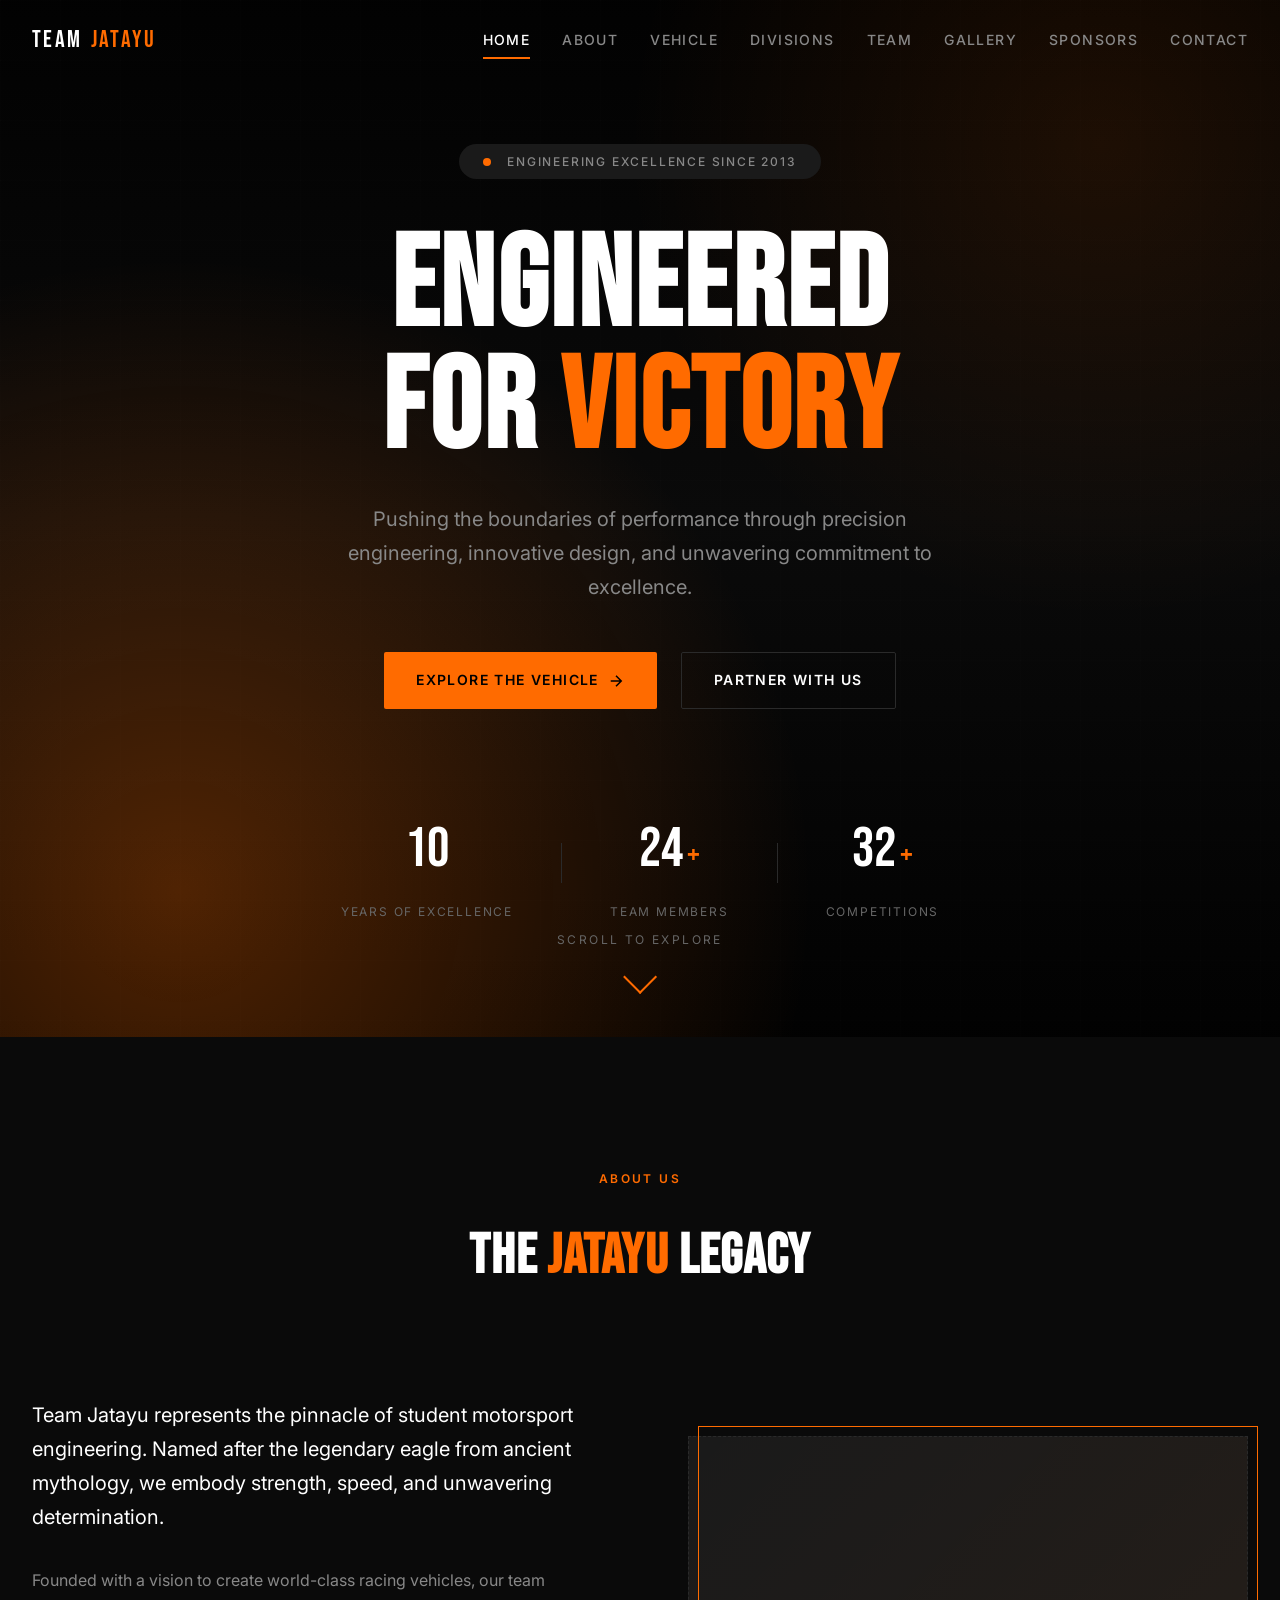
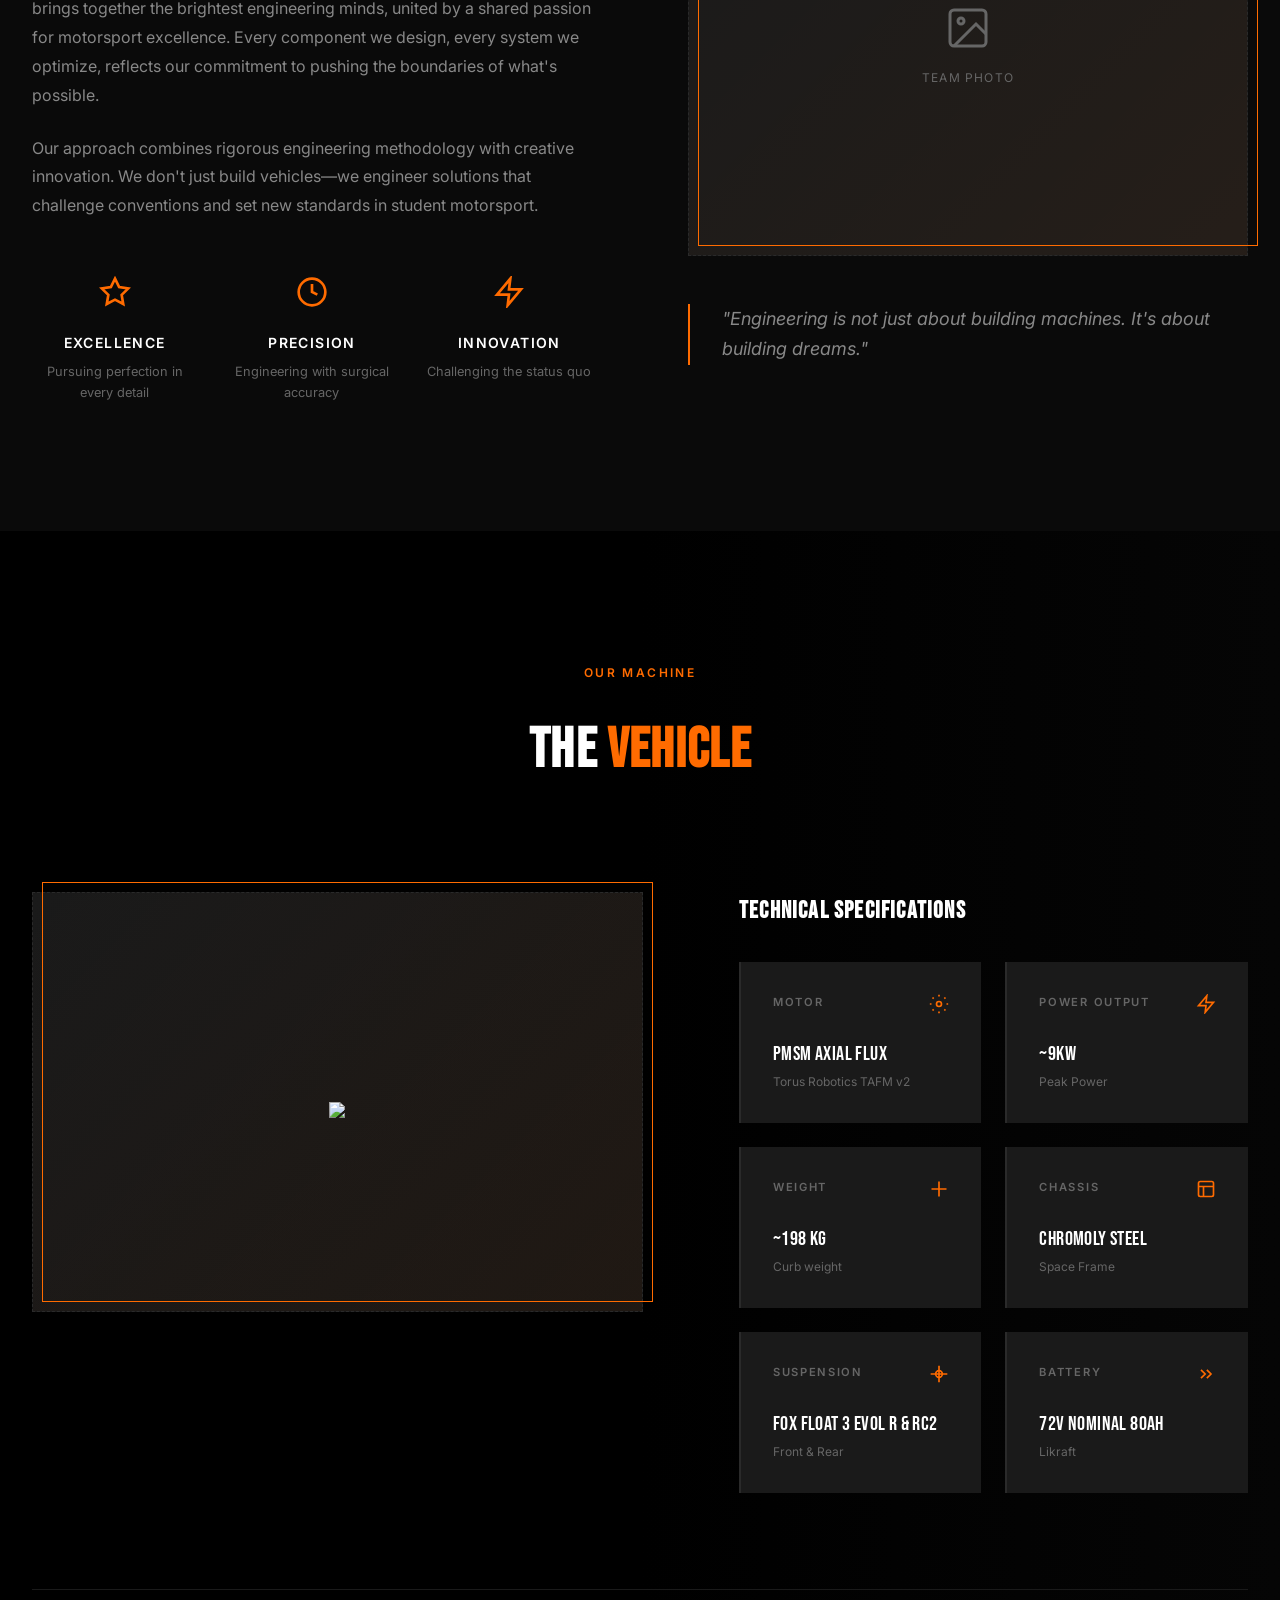
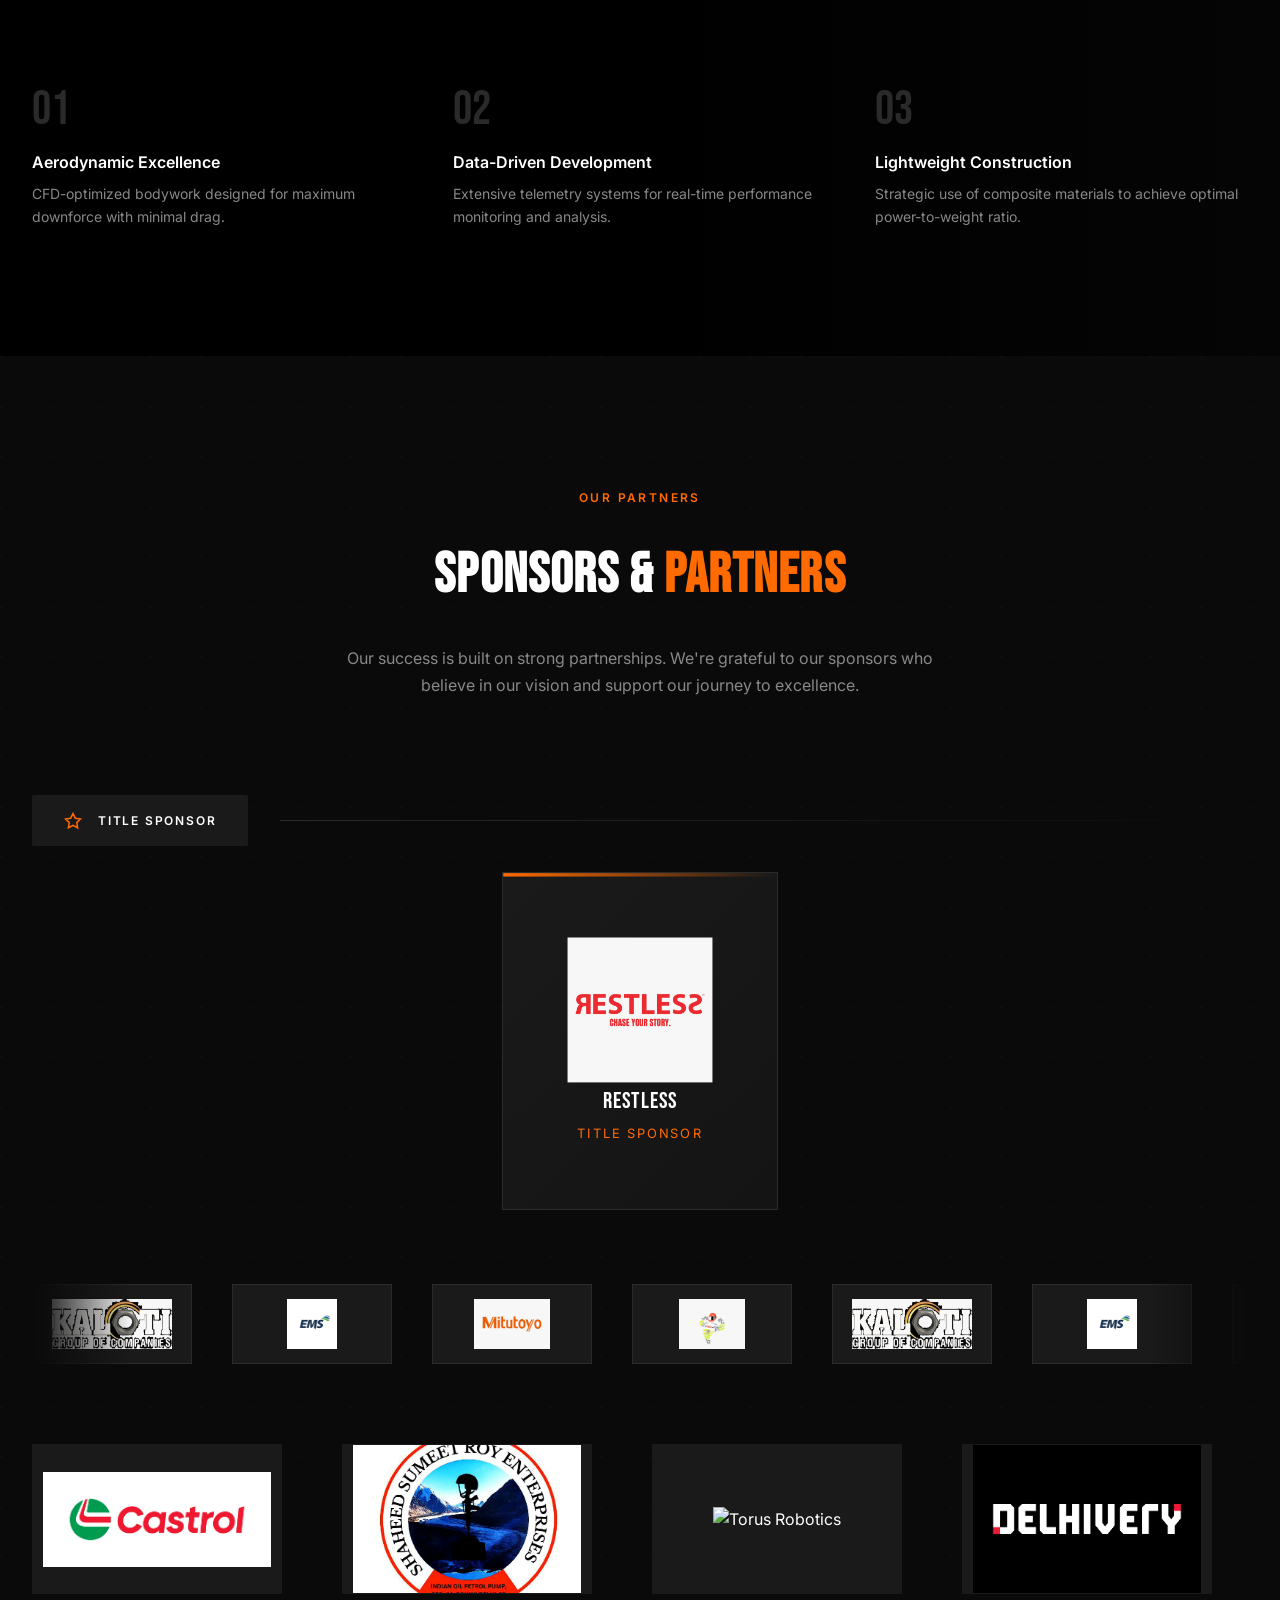
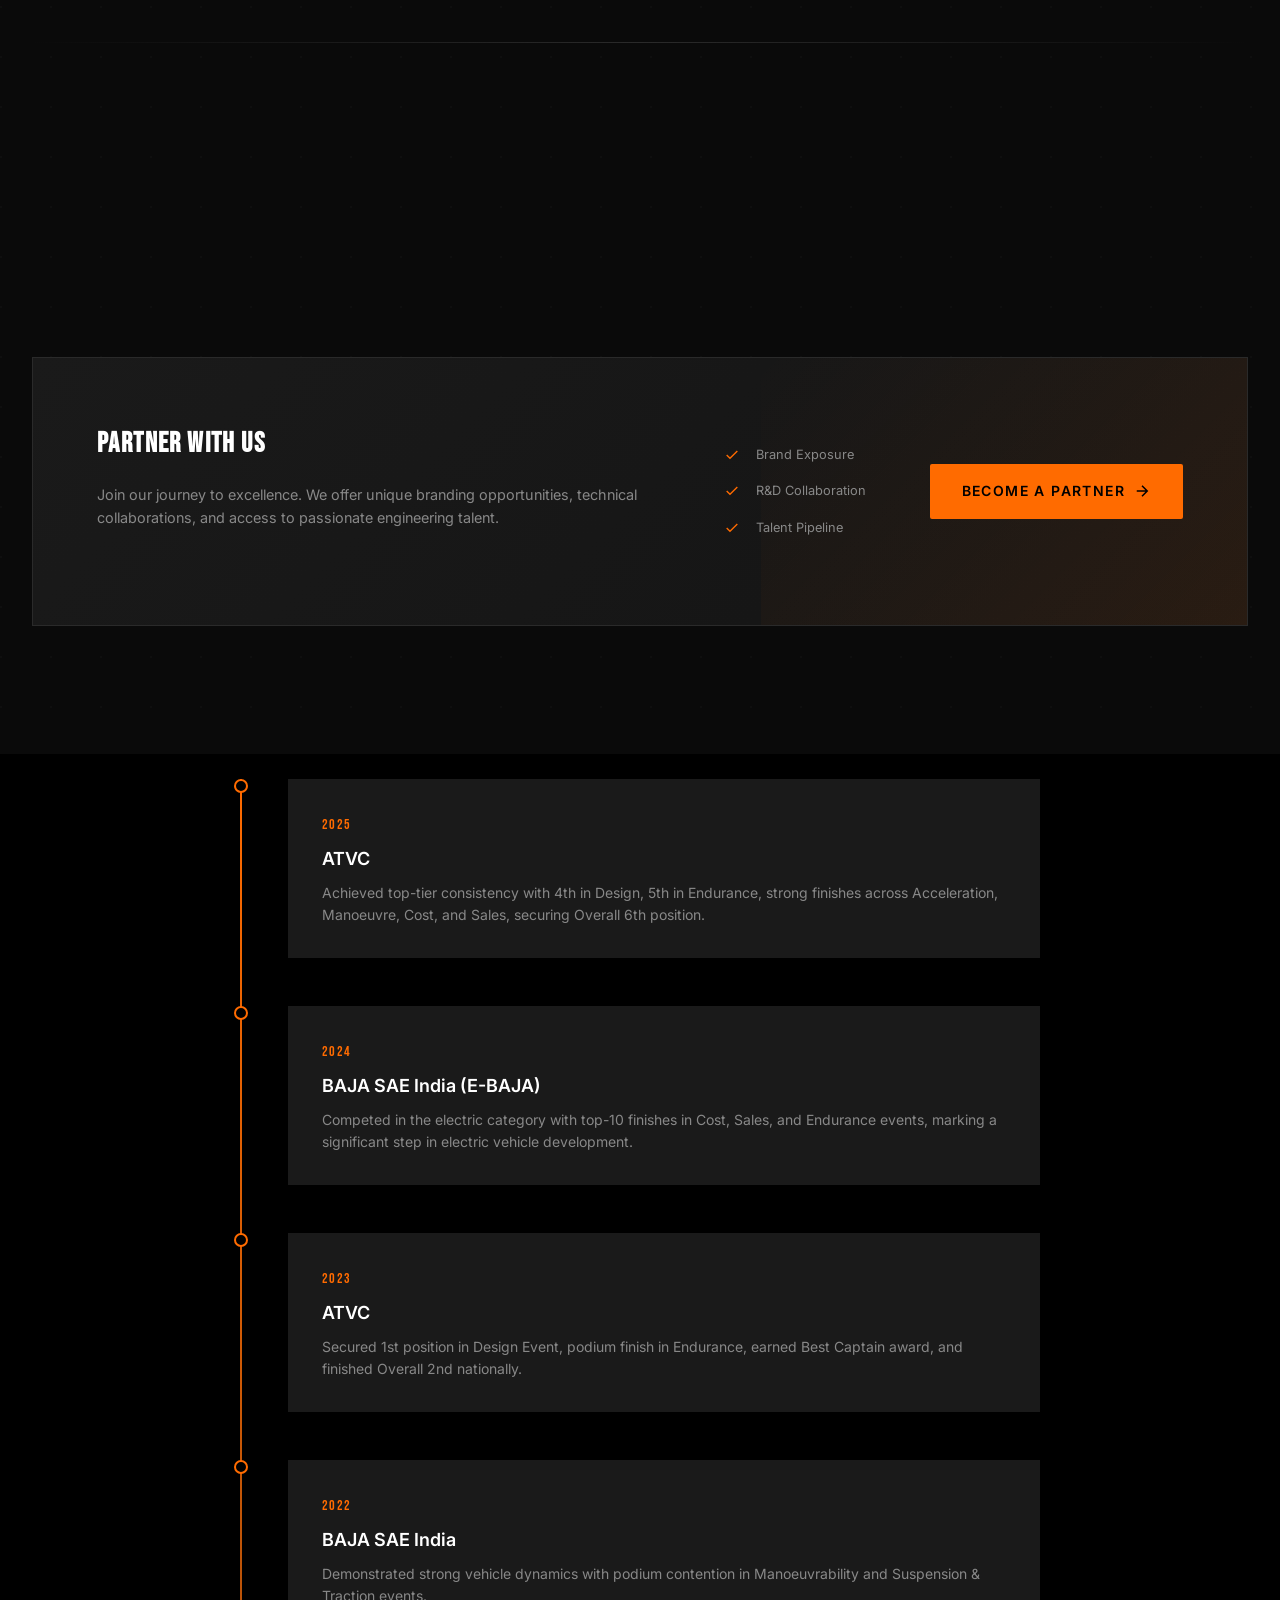
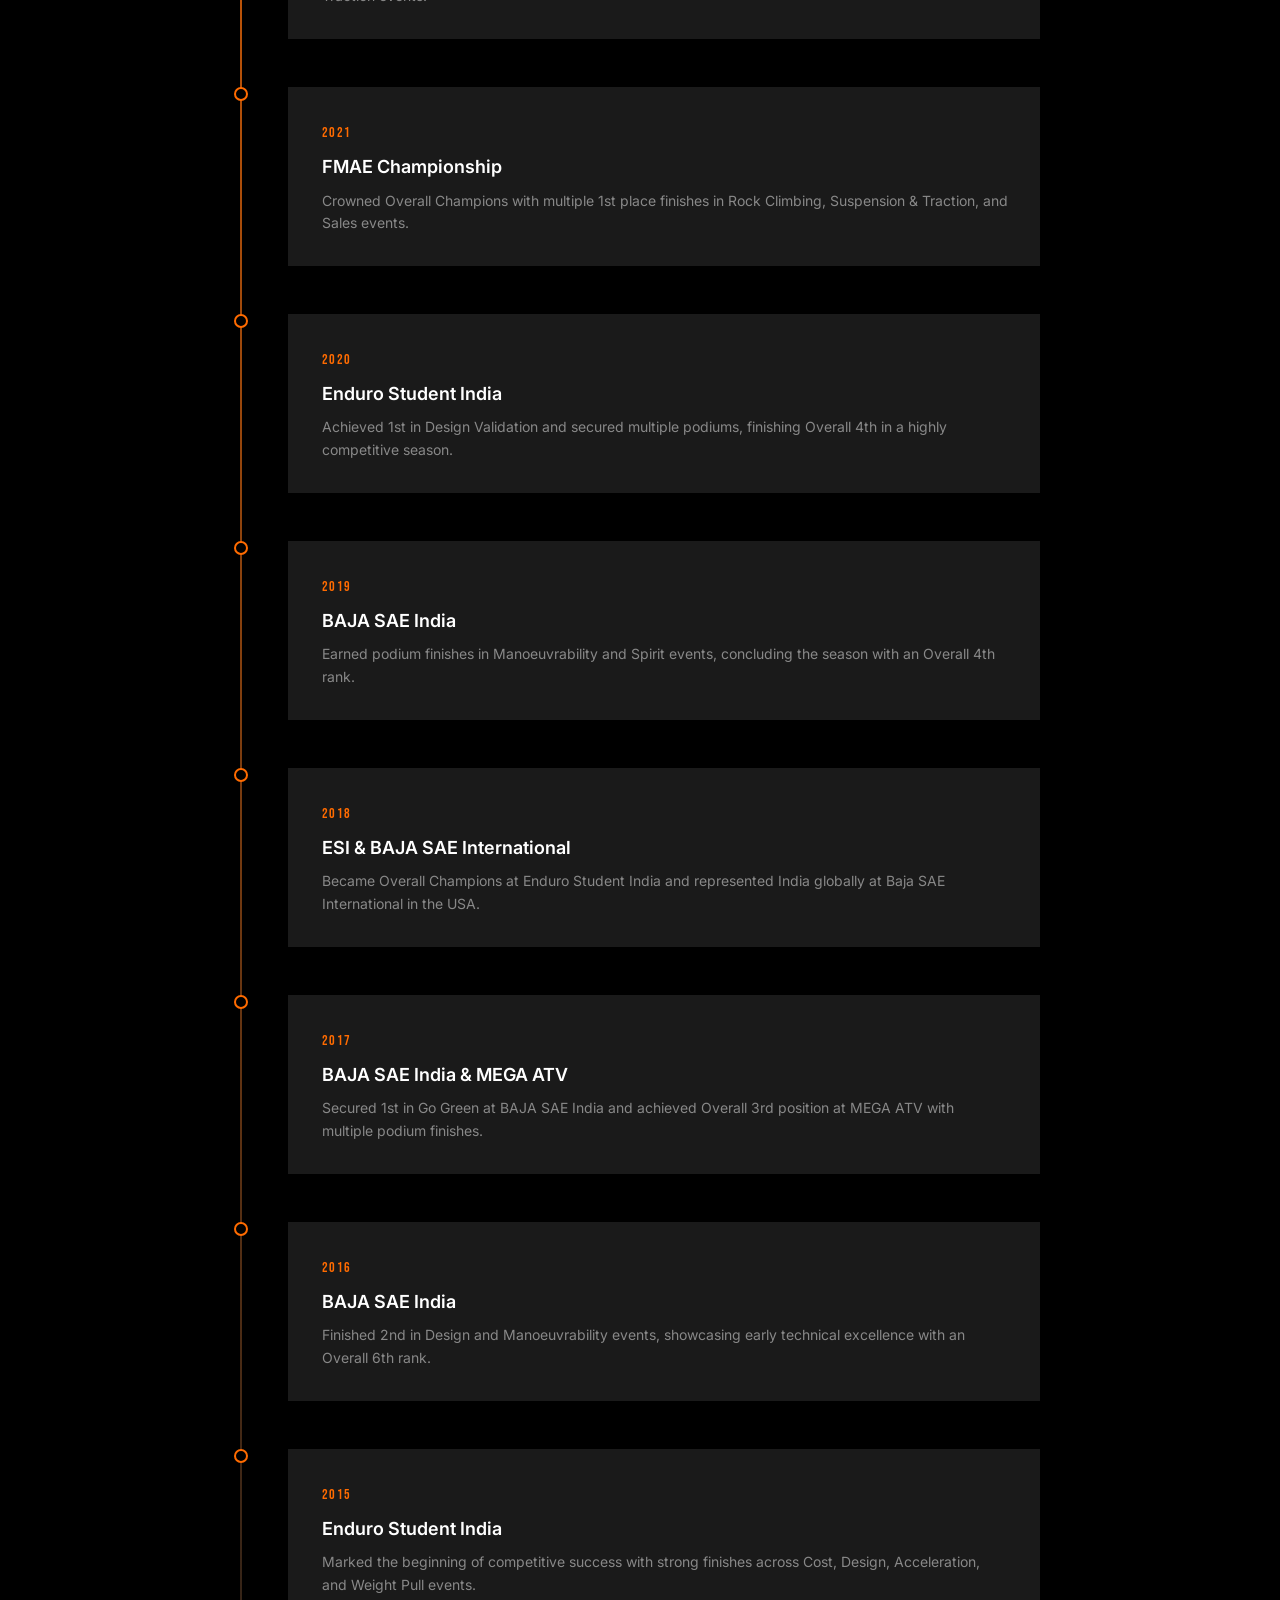
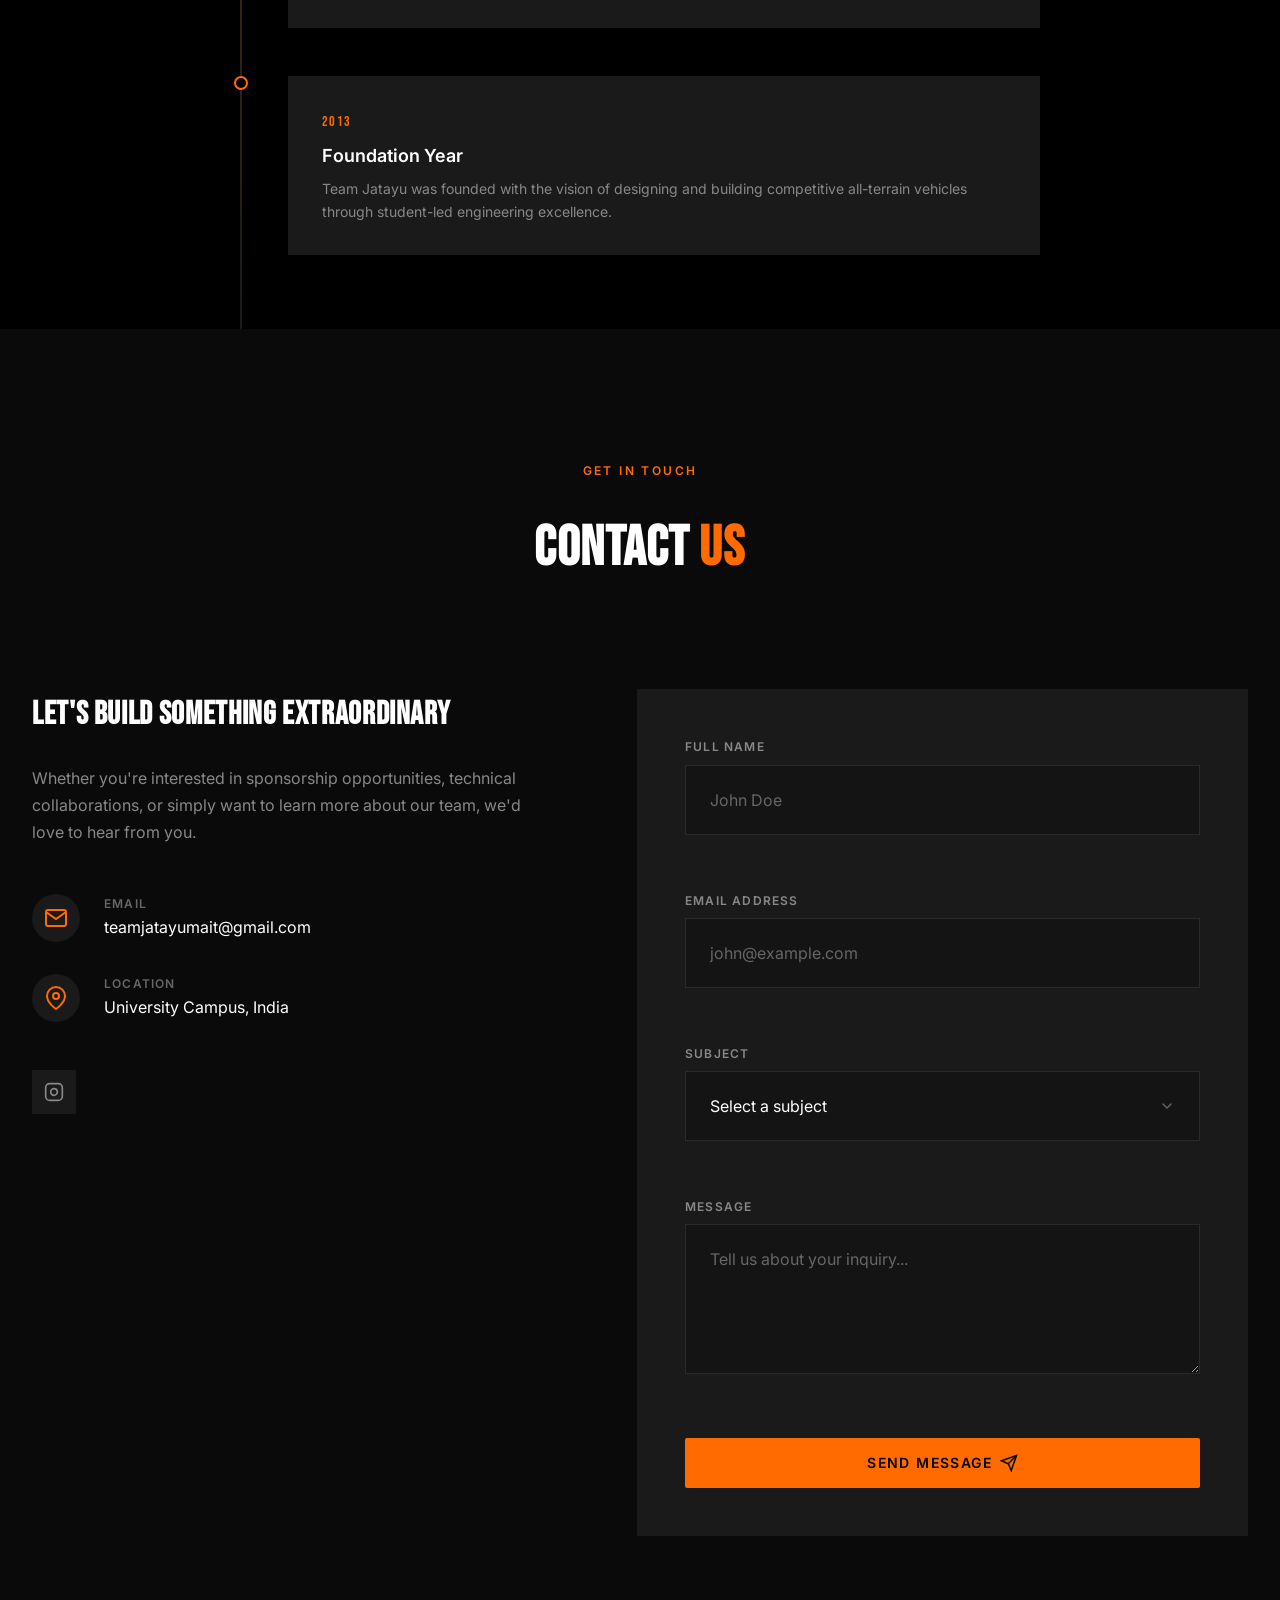
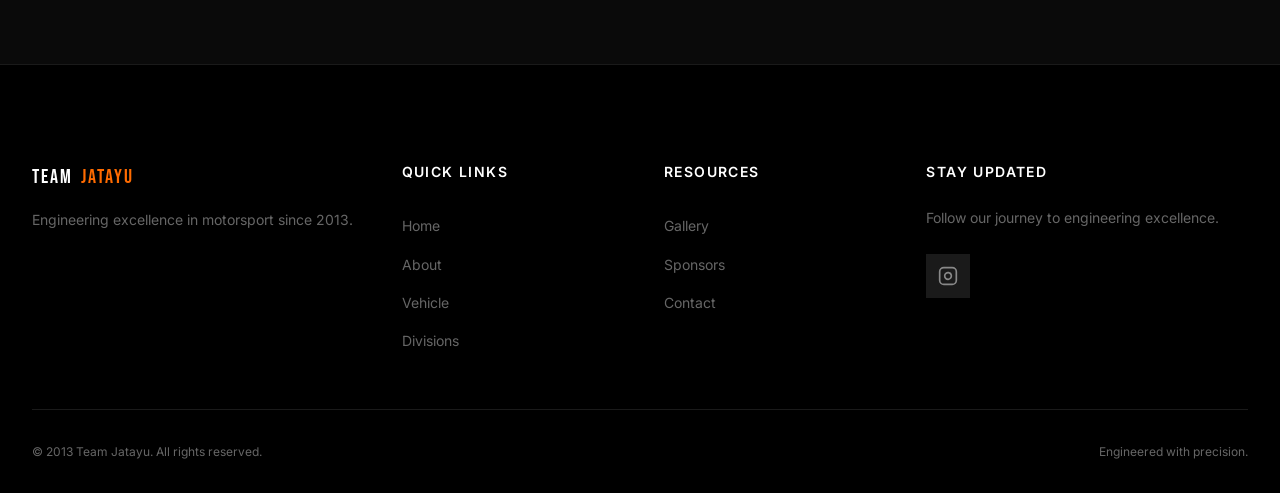
==== commit c4dc2c46: "just added some images" ====
--- a/index.html
+++ b/index.html
@@ -330,7 +330,7 @@
                     <!-- Title Sponsor -->
 <div class="title-sponsors-grid">
     <div class="sponsor-card-premium">
-        <img src="title_sponsor_restless.png.jpeg" alt="RESTLESS Logo">
+        <img src="IMAGES/title_sponsor_restless.png.jpeg" alt="RESTLESS Logo">
         <div class="sponsor-info">
             <span class="sponsor-name">RESTLESS</span>
             <span class="sponsor-type">Title Sponsor</span>
@@ -343,16 +343,16 @@
     <div class="gold-sponsors-track">
     
     <!-- ORIGINAL SET -->
-    <div class="sponsor-card-gold"><img src="kaloti.jpeg"></div>
-    <div class="sponsor-card-gold"><img src="ems.jpeg"></div>
-    <div class="sponsor-card-gold"><img src="mitutoyo.jpeg"></div>
-    <div class="sponsor-card-gold"><img src="tms.jpeg"></div>
+    <div class="sponsor-card-gold"><img src="IMAGES/kaloti.jpeg"></div>
+    <div class="sponsor-card-gold"><img src="IMAGES/ems.jpeg"></div>
+    <div class="sponsor-card-gold"><img src="IMAGES/mitutoyo.jpeg"></div>
+    <div class="sponsor-card-gold"><img src="IMAGES/tms.jpeg"></div>
 
     <!-- EXACT DUPLICATE -->
-    <div class="sponsor-card-gold"><img src="kaloti.jpeg"></div>
-    <div class="sponsor-card-gold"><img src="ems.jpeg"></div>
-    <div class="sponsor-card-gold"><img src="mitutoyo.jpeg"></div>
-    <div class="sponsor-card-gold"><img src="tms.jpeg"></div>
+    <div class="sponsor-card-gold"><img src="IMAGES/kaloti.jpeg"></div>
+    <div class="sponsor-card-gold"><img src="IMAGES/ems.jpeg"></div>
+    <div class="sponsor-card-gold"><img src="IMAGES/mitutoyo.jpeg"></div>
+    <div class="sponsor-card-gold"><img src="IMAGES/tms.jpeg"></div>
 
 </div>
 </div>
@@ -360,16 +360,16 @@
 <!-- Silver Sponsors -->
 <div class="tech-sponsors-grid">
     <div class="sponsor-card-tech">
-        <img src="Castrol Horizontal Logo CMYK (1) copy_page-0001.jpg" alt="Castrol">
+        <img src="IMAGES/Castrol Horizontal Logo CMYK (1) copy_page-0001.jpg" alt="Castrol">
     </div>
     <div class="sponsor-card-tech">
-        <img src="ssre logo_page-0001.jpg" alt="SSRE">
+        <img src="IMAGES/ssre logo_page-0001.jpg" alt="SSRE">
     </div>
     <div class="sponsor-card-tech">
-        <img src="torus.png" alt="Torus Robotics">
+        <img src="IMAGES/torus.png" alt="Torus Robotics">
     </div>
     <div class="sponsor-card-tech">
-        <img src="DLV Logo (3) copy_page-0002.jpg" alt="Delhivery">
+        <img src="IMAGES/DLV Logo (3) copy_page-0002.jpg" alt="Delhivery">
     </div>
 </div>
             </div>
